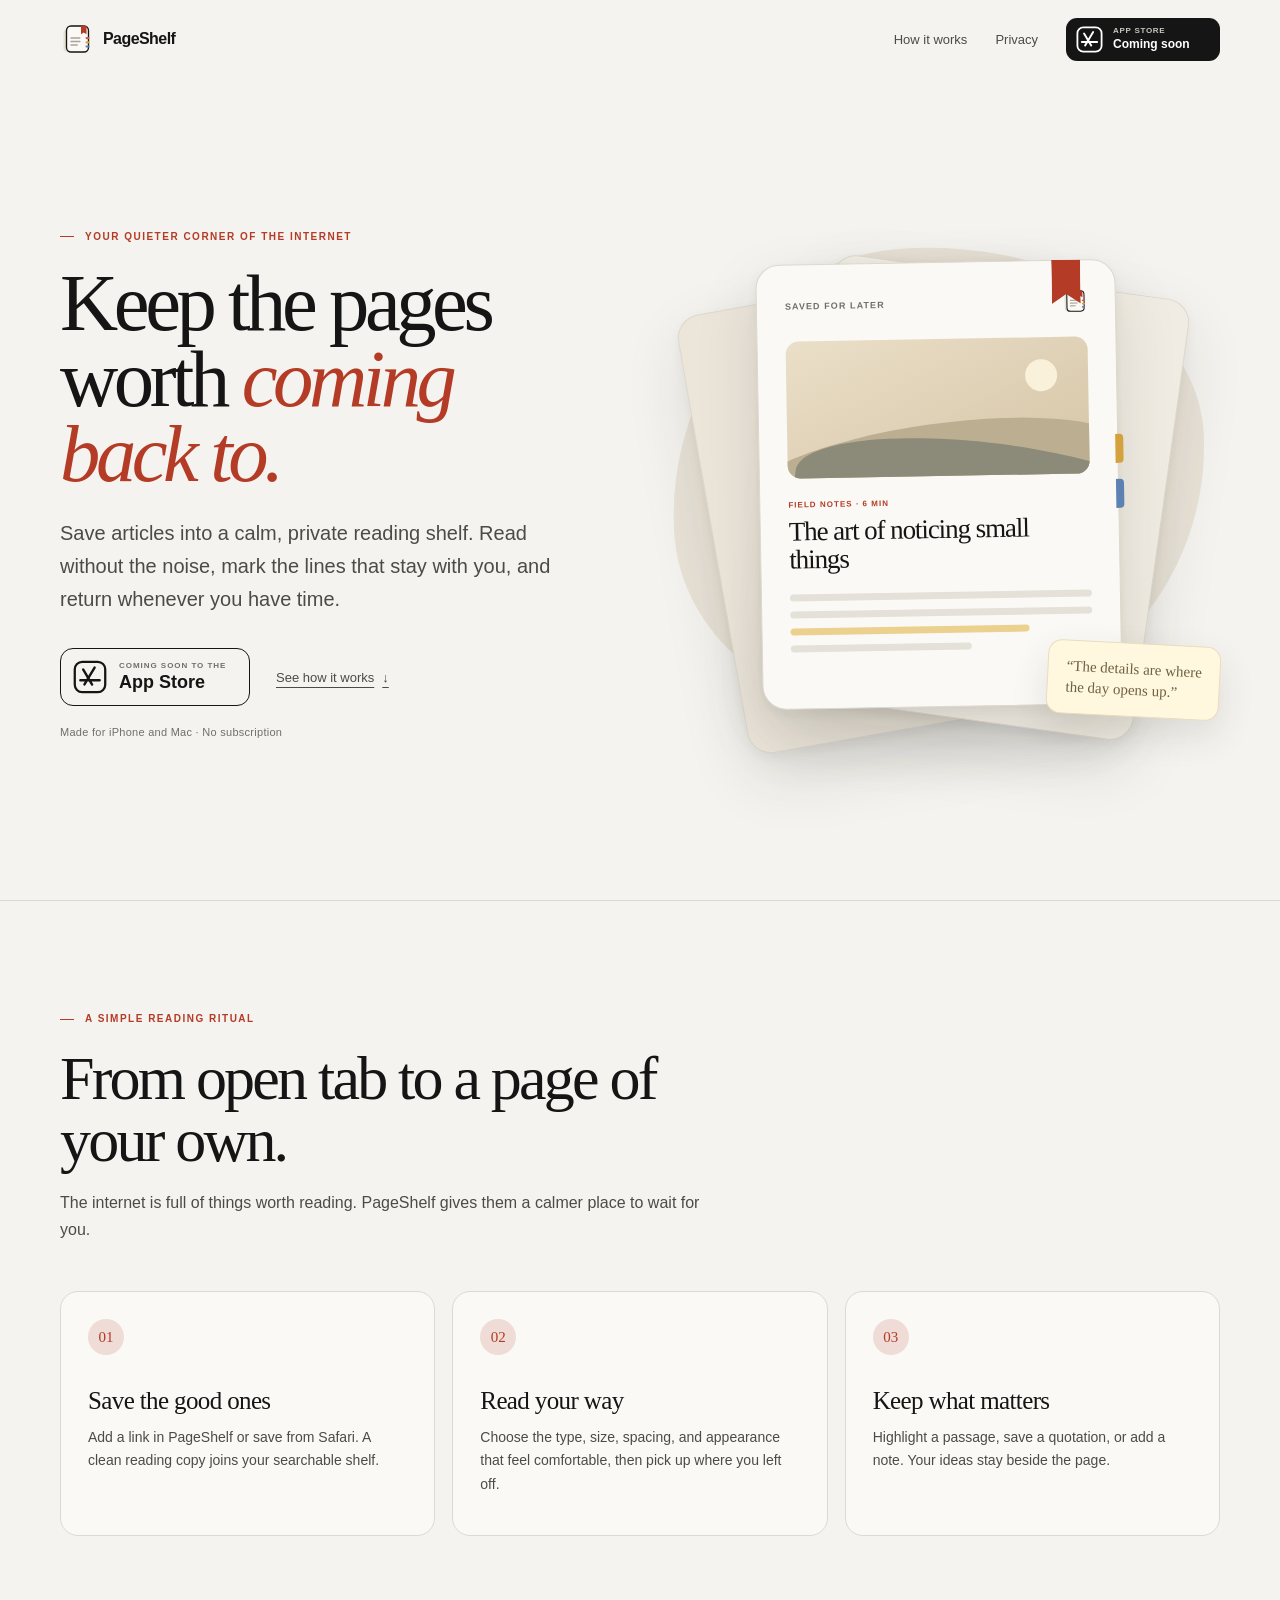
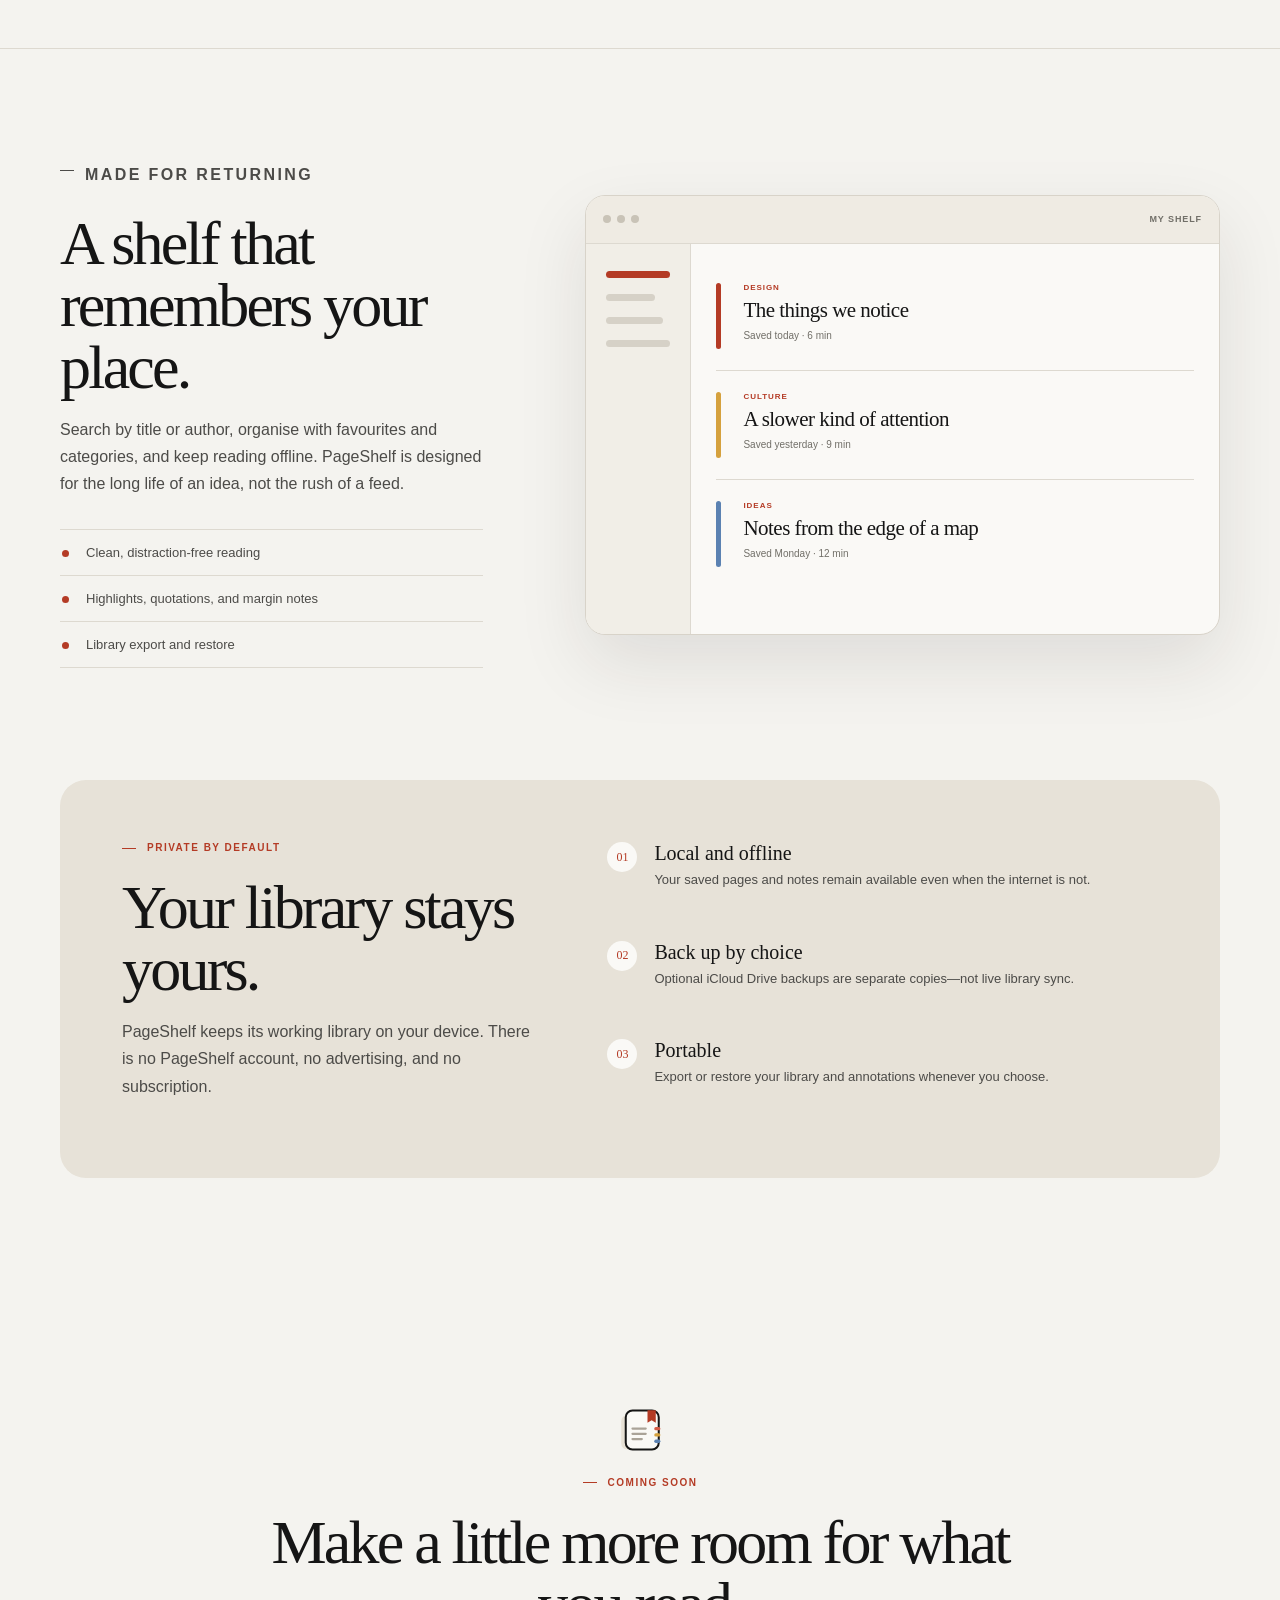
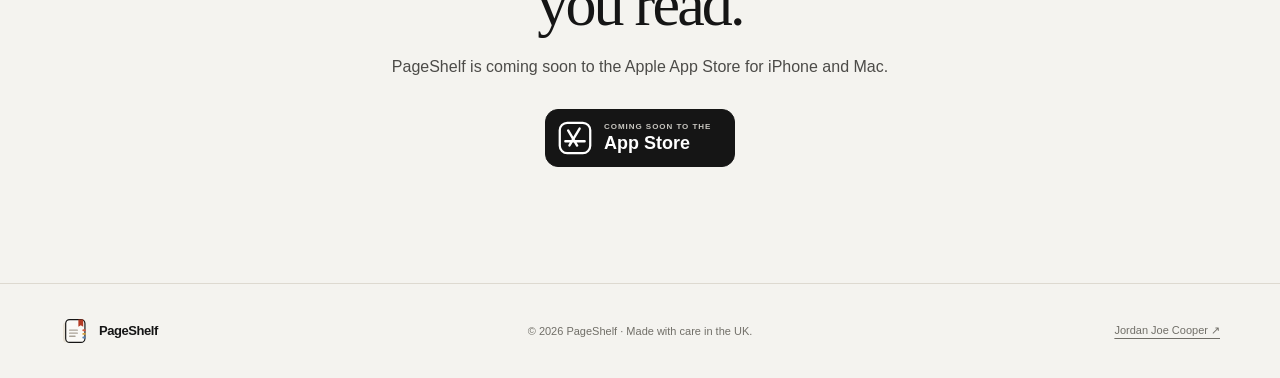
==== index.html @ 03de9385 "feat: build PageShelf landing page" ====
<!doctype html>
<html lang="en-GB">
<head>
  <meta charset="utf-8">
  <meta name="viewport" content="width=device-width, initial-scale=1">
  <meta name="theme-color" content="#f4f3ef">
  <meta name="description" content="PageShelf is a calm, private place to save articles, read offline, and keep the passages that matter.">
  <meta property="og:title" content="PageShelf — Save pages. Read on your time.">
  <meta property="og:description" content="A private reading shelf for the writing worth returning to.">
  <meta property="og:type" content="website">
  <meta property="og:url" content="https://pageshelf.app/">
  <link rel="icon" type="image/svg+xml" href="assets/pageshelf-mark.svg">
  <link rel="stylesheet" href="assets/styles.css">
  <script src="assets/app.js" defer></script>
  <title>PageShelf — Save pages. Read on your time.</title>
</head>
<body>
  <a class="skip-link" href="#main">Skip to content</a>

  <header class="site-header" data-header>
    <div class="shell nav-wrap">
      <a class="brand" href="#top" aria-label="PageShelf home">
        <img src="assets/pageshelf-mark.svg" alt="" width="32" height="32">
        <span>PageShelf</span>
      </a>

      <button class="menu-button" type="button" aria-expanded="false" aria-controls="site-nav" data-menu-button>
        <span class="sr-only">Open navigation</span>
        <span aria-hidden="true"></span>
        <span aria-hidden="true"></span>
      </button>

      <nav class="site-nav" id="site-nav" aria-label="Main navigation" data-nav>
        <a href="#how-it-works">How it works</a>
        <a href="#privacy">Privacy</a>
        <span class="store-status" aria-label="Coming soon to the Apple App Store">
          <svg class="app-store-icon" viewBox="0 0 24 24" aria-hidden="true">
            <rect x="1.25" y="1.25" width="21.5" height="21.5" rx="5.25"></rect>
            <path d="M8.1 17.25 15.25 5.3M7.15 6.7l6.35 10.6M5.2 14.25h13.6"></path>
          </svg>
          <span><small>App Store</small>Coming soon</span>
        </span>
      </nav>
    </div>
  </header>

  <main id="main">
    <section class="hero shell" id="top" aria-labelledby="hero-title">
      <div class="hero-copy reveal">
        <p class="eyebrow">Your quieter corner of the internet</p>
        <h1 id="hero-title">Keep the pages worth <em>coming back to.</em></h1>
        <p class="lede">Save articles into a calm, private reading shelf. Read without the noise, mark the lines that stay with you, and return whenever you have time.</p>
        <div class="hero-actions">
          <span class="store-badge" aria-label="PageShelf is coming soon to the Apple App Store">
            <svg class="app-store-icon" viewBox="0 0 24 24" aria-hidden="true">
              <rect x="1.25" y="1.25" width="21.5" height="21.5" rx="5.25"></rect>
              <path d="M8.1 17.25 15.25 5.3M7.15 6.7l6.35 10.6M5.2 14.25h13.6"></path>
            </svg>
            <span><small>Coming soon to the</small>App Store</span>
          </span>
          <a class="text-link" href="#how-it-works">See how it works <span aria-hidden="true">↓</span></a>
        </div>
        <p class="availability">Made for iPhone and Mac · No subscription</p>
      </div>

      <div class="hero-art reveal" aria-label="Illustration of an article saved in PageShelf">
        <div class="halo" aria-hidden="true"></div>
        <div class="page page-back-one" aria-hidden="true"></div>
        <div class="page page-back-two" aria-hidden="true"></div>
        <article class="reading-card">
          <header class="card-meta">
            <span>Saved for later</span>
            <img src="assets/pageshelf-mark.svg" alt="" width="25" height="25">
          </header>
          <div class="card-image" aria-hidden="true">
            <span class="sun"></span>
            <span class="hill hill-one"></span>
            <span class="hill hill-two"></span>
          </div>
          <p class="card-kicker">Field notes · 6 min</p>
          <h2>The art of noticing small things</h2>
          <div class="copy-lines" aria-hidden="true">
            <span></span><span></span><span class="highlight"></span><span class="short"></span>
          </div>
          <span class="bookmark" aria-hidden="true"></span>
          <span class="page-tabs" aria-hidden="true"></span>
        </article>
        <blockquote class="floating-note">“The details are where<br>the day opens up.”</blockquote>
      </div>
    </section>

    <section class="section ritual" id="how-it-works" aria-labelledby="ritual-title">
      <div class="shell">
        <div class="section-heading reveal">
          <p class="eyebrow">A simple reading ritual</p>
          <h2 id="ritual-title">From open tab to a page of your own.</h2>
          <p>The internet is full of things worth reading. PageShelf gives them a calmer place to wait for you.</p>
        </div>

        <ol class="steps">
          <li class="reveal">
            <span class="step-number">01</span>
            <h3>Save the good ones</h3>
            <p>Add a link in PageShelf or save from Safari. A clean reading copy joins your searchable shelf.</p>
          </li>
          <li class="reveal">
            <span class="step-number">02</span>
            <h3>Read your way</h3>
            <p>Choose the type, size, spacing, and appearance that feel comfortable, then pick up where you left off.</p>
          </li>
          <li class="reveal">
            <span class="step-number">03</span>
            <h3>Keep what matters</h3>
            <p>Highlight a passage, save a quotation, or add a note. Your ideas stay beside the page.</p>
          </li>
        </ol>
      </div>
    </section>

    <section class="section detail-section" aria-labelledby="detail-title">
      <div class="shell detail-grid">
        <div class="detail-copy reveal">
          <p class="eyebrow">Made for returning</p>
          <h2 id="detail-title">A shelf that remembers your place.</h2>
          <p>Search by title or author, organise with favourites and categories, and keep reading offline. PageShelf is designed for the long life of an idea, not the rush of a feed.</p>
          <ul class="quiet-list">
            <li>Clean, distraction-free reading</li>
            <li>Highlights, quotations, and margin notes</li>
            <li>Library export and restore</li>
          </ul>
        </div>

        <div class="library-window reveal" aria-label="Illustration of a PageShelf library">
          <div class="window-bar"><span></span><span></span><span></span><strong>My shelf</strong></div>
          <div class="library-content">
            <aside aria-hidden="true">
              <span class="active"></span><span></span><span></span><span></span>
            </aside>
            <div class="article-list">
              <article><span class="article-mark rust"></span><div><small>Design</small><b>The things we notice</b><p>Saved today · 6 min</p></div></article>
              <article><span class="article-mark gold"></span><div><small>Culture</small><b>A slower kind of attention</b><p>Saved yesterday · 9 min</p></div></article>
              <article><span class="article-mark blue"></span><div><small>Ideas</small><b>Notes from the edge of a map</b><p>Saved Monday · 12 min</p></div></article>
            </div>
          </div>
        </div>
      </div>
    </section>

    <section class="section privacy-section" id="privacy" aria-labelledby="privacy-title">
      <div class="shell privacy-panel reveal">
        <div>
          <p class="eyebrow">Private by default</p>
          <h2 id="privacy-title">Your library stays yours.</h2>
          <p>PageShelf keeps its working library on your device. There is no PageShelf account, no advertising, and no subscription.</p>
        </div>
        <div class="privacy-points">
          <article>
            <span aria-hidden="true">01</span>
            <div><h3>Local and offline</h3><p>Your saved pages and notes remain available even when the internet is not.</p></div>
          </article>
          <article>
            <span aria-hidden="true">02</span>
            <div><h3>Back up by choice</h3><p>Optional iCloud Drive backups are separate copies—not live library sync.</p></div>
          </article>
          <article>
            <span aria-hidden="true">03</span>
            <div><h3>Portable</h3><p>Export or restore your library and annotations whenever you choose.</p></div>
          </article>
        </div>
      </div>
    </section>

    <section class="closing shell reveal" aria-labelledby="closing-title">
      <img src="assets/pageshelf-mark.svg" alt="" width="48" height="48">
      <p class="eyebrow">Coming soon</p>
      <h2 id="closing-title">Make a little more room for what you read.</h2>
      <p>PageShelf is coming soon to the Apple App Store for iPhone and Mac.</p>
      <span class="store-badge store-badge-dark" aria-label="PageShelf is coming soon to the Apple App Store">
        <svg class="app-store-icon" viewBox="0 0 24 24" aria-hidden="true">
          <rect x="1.25" y="1.25" width="21.5" height="21.5" rx="5.25"></rect>
          <path d="M8.1 17.25 15.25 5.3M7.15 6.7l6.35 10.6M5.2 14.25h13.6"></path>
        </svg>
        <span><small>Coming soon to the</small>App Store</span>
      </span>
    </section>
  </main>

  <footer class="site-footer">
    <div class="shell footer-wrap">
      <a class="brand footer-brand" href="#top">
        <img src="assets/pageshelf-mark.svg" alt="" width="28" height="28">
        <span>PageShelf</span>
      </a>
      <p>© <span data-year>2026</span> PageShelf · Made with care in the UK.</p>
      <a href="https://jordanjoecooper.com">Jordan Joe Cooper <span aria-hidden="true">↗</span></a>
    </div>
  </footer>
</body>
</html>
---- assets/styles.css ----
:root {
  --paper: #f4f3ef;
  --surface: #faf9f6;
  --ink: #151515;
  --soft-ink: #4c4b48;
  --muted: #716f68;
  --line: #ddd9d0;
  --accent: #b43b25;
  --accent-soft: #f0dcd6;
  --gold: #d5a13d;
  --blue: #5b82b2;
  --serif: Iowan Old Style, Baskerville, "Times New Roman", serif;
  --sans: -apple-system, BlinkMacSystemFont, "SF Pro Text", "Helvetica Neue", Arial, sans-serif;
  color-scheme: light;
}

* { box-sizing: border-box; }
html { scroll-behavior: smooth; }
body { margin: 0; overflow-x: clip; color: var(--ink); background: var(--paper); font-family: var(--sans); -webkit-font-smoothing: antialiased; }
img, svg { display: block; }
a { color: inherit; }
button, input { font: inherit; }
.shell { width: min(1160px, calc(100% - 48px)); margin-inline: auto; }
.sr-only { position: absolute; width: 1px; height: 1px; padding: 0; margin: -1px; overflow: hidden; clip: rect(0, 0, 0, 0); white-space: nowrap; border: 0; }
.skip-link { position: fixed; z-index: 100; top: 10px; left: 10px; padding: 10px 14px; color: white; background: var(--ink); transform: translateY(-150%); }
.skip-link:focus { transform: translateY(0); }
:focus-visible { outline: 2px solid var(--accent); outline-offset: 4px; }

.site-header { position: sticky; z-index: 30; top: 0; border-bottom: 1px solid transparent; background: rgb(244 243 239 / 88%); backdrop-filter: blur(16px); transition: border-color .2s ease, box-shadow .2s ease; }
.site-header.scrolled { border-color: var(--line); box-shadow: 0 8px 30px rgb(32 30 26 / 5%); }
.nav-wrap { min-height: 78px; display: flex; align-items: center; justify-content: space-between; gap: 28px; }
.brand { display: inline-flex; align-items: center; gap: 11px; font-size: 16px; font-weight: 670; letter-spacing: -.035em; text-decoration: none; }
.site-nav { display: flex; align-items: center; gap: 28px; }
.site-nav > a { color: var(--soft-ink); font-size: 13px; text-decoration: none; }
.site-nav > a:hover { color: var(--accent); }
.store-status { min-width: 154px; display: inline-flex; align-items: center; gap: 10px; padding: 8px 13px 8px 10px; border-radius: 11px; color: white; background: var(--ink); }
.store-status .app-store-icon { width: 27px; height: 27px; }
.store-status span { font-size: 12px; font-weight: 650; line-height: 1.12; }
.store-status small { display: block; margin-bottom: 2px; color: #c9c7c0; font-size: 8px; font-weight: 600; letter-spacing: .09em; text-transform: uppercase; }
.menu-button { display: none; width: 42px; height: 42px; padding: 0; border: 1px solid var(--line); border-radius: 50%; background: var(--surface); }
.menu-button span:not(.sr-only) { width: 16px; height: 1px; display: block; margin: 5px auto; background: var(--ink); transition: transform .2s ease; }

.hero { min-height: calc(100vh - 79px); display: grid; grid-template-columns: minmax(0, .95fr) minmax(430px, 1.05fr); gap: clamp(36px, 7vw, 100px); align-items: center; padding-block: 82px 92px; }
.eyebrow { position: relative; margin: 0 0 23px; padding-left: 25px; color: var(--accent); font-size: 10px; font-weight: 720; letter-spacing: .15em; text-transform: uppercase; }
.eyebrow::before { content: ""; position: absolute; left: 0; top: .55em; width: 14px; height: 1px; background: currentColor; }
h1, h2, h3, p { margin-top: 0; }
h1 { max-width: 700px; margin-bottom: 25px; font: 500 clamp(54px, 6.3vw, 88px)/.94 var(--serif); letter-spacing: -.055em; }
h1 em { color: var(--accent); font-weight: inherit; }
.lede { max-width: 570px; margin-bottom: 32px; color: var(--soft-ink); font-size: clamp(17px, 1.7vw, 20px); line-height: 1.65; }
.hero-actions { display: flex; align-items: center; gap: 26px; flex-wrap: wrap; }
.store-badge { display: inline-flex; align-items: center; gap: 12px; min-width: 190px; padding: 11px 17px 11px 12px; border: 1px solid var(--ink); border-radius: 13px; }
.store-badge .app-store-icon { width: 34px; height: 34px; }
.store-badge > span { font-size: 18px; font-weight: 650; line-height: 1.05; }
.store-badge small { display: block; margin-bottom: 3px; color: var(--muted); font-size: 8px; font-weight: 650; letter-spacing: .12em; text-transform: uppercase; }
.app-store-icon rect { fill: none; stroke: currentColor; stroke-width: 1.6; }
.app-store-icon path { fill: none; stroke: currentColor; stroke-width: 1.7; stroke-linecap: round; stroke-linejoin: round; }
.text-link { display: inline-flex; gap: 8px; color: var(--soft-ink); font-size: 13px; text-underline-offset: 5px; }
.text-link:hover { color: var(--accent); }
.availability { margin: 20px 0 0; color: var(--muted); font-size: 11px; letter-spacing: .025em; }

.hero-art { min-height: 540px; position: relative; display: grid; place-items: center; isolation: isolate; }
.halo { position: absolute; z-index: -3; width: 95%; height: 88%; border-radius: 46% 54% 53% 47% / 57% 42% 58% 43%; background: #e8e2d7; transform: rotate(-3deg); }
.page, .reading-card { position: absolute; width: min(360px, 76%); height: 445px; border: 1px solid #ded8cc; border-radius: 24px; background: var(--surface); box-shadow: 0 26px 65px rgb(43 39 31 / 12%), 0 4px 12px rgb(43 39 31 / 5%); }
.page-back-one { background: #ebe5da; transform: translate(-49px, 22px) rotate(-10deg); }
.page-back-two { background: #f0ece3; transform: translate(44px, 13px) rotate(8deg); }
.reading-card { padding: 28px; transform: rotate(-1deg); }
.card-meta { display: flex; align-items: center; justify-content: space-between; color: var(--muted); font-size: 9px; font-weight: 650; letter-spacing: .12em; text-transform: uppercase; }
.card-image { height: 137px; position: relative; margin: 23px 0 22px; overflow: hidden; border-radius: 13px; background: linear-gradient(155deg, #eadfc8, #d6c5a7); }
.sun { position: absolute; top: 22px; right: 31px; width: 32px; height: 32px; border-radius: 50%; background: #faf1db; }
.hill { position: absolute; width: 130%; height: 75%; left: -16%; bottom: -37%; border-radius: 50% 50% 0 0; background: #bbae91; transform: rotate(-7deg); }
.hill-two { left: 2%; bottom: -52%; background: #8c8a78; transform: rotate(8deg); }
.card-kicker { margin-bottom: 8px; color: var(--accent); font-size: 8px; font-weight: 720; letter-spacing: .13em; text-transform: uppercase; }
.reading-card h2 { max-width: 265px; margin-bottom: 11px; font: 500 27px/1.04 var(--serif); letter-spacing: -.04em; }
.copy-lines { display: grid; gap: 10px; margin-top: 21px; }
.copy-lines span { width: 100%; height: 7px; border-radius: 7px; background: #e5e1d9; }
.copy-lines .highlight { width: 79%; background: #ecd18e; }
.copy-lines .short { width: 60%; }
.bookmark { position: absolute; top: -1px; right: 34px; width: 29px; height: 44px; background: var(--accent); clip-path: polygon(0 0, 100% 0, 100% 100%, 50% 78%, 0 100%); }
.page-tabs { position: absolute; right: -6px; top: 174px; width: 8px; height: 29px; border-radius: 0 4px 4px 0; background: var(--gold); box-shadow: 0 45px 0 var(--blue); }
.floating-note { position: absolute; z-index: 4; right: 0; bottom: 38px; margin: 0; padding: 15px 18px; border: 1px solid #eadcbf; border-radius: 14px; color: #6f6041; background: #fff8df; box-shadow: 0 15px 36px rgb(56 47 30 / 12%); font: 15px/1.4 var(--serif); transform: rotate(3deg); }

.section { padding-block: 112px; border-top: 1px solid var(--line); }
.section-heading { max-width: 650px; margin-bottom: 48px; }
.section h2, .closing h2 { margin-bottom: 18px; font: 500 clamp(40px, 5vw, 62px)/1 var(--serif); letter-spacing: -.045em; }
.section-heading > p:last-child, .detail-copy > p { color: var(--soft-ink); font-size: 16px; line-height: 1.7; }
.steps { list-style: none; display: grid; grid-template-columns: repeat(3, 1fr); gap: 17px; margin: 0; padding: 0; }
.steps li { min-height: 245px; padding: 27px; border: 1px solid var(--line); border-radius: 18px; background: var(--surface); }
.step-number { width: 36px; height: 36px; display: grid; place-items: center; margin-bottom: 32px; border-radius: 50%; color: var(--accent); background: var(--accent-soft); font: 15px var(--serif); }
.steps h3 { margin-bottom: 11px; font: 500 25px var(--serif); letter-spacing: -.025em; }
.steps p { margin: 0; color: var(--soft-ink); font-size: 14px; line-height: 1.65; }

.detail-grid { display: grid; grid-template-columns: .8fr 1.2fr; gap: clamp(48px, 8vw, 110px); align-items: center; }
.detail-copy { max-width: 470px; }
.quiet-list { list-style: none; margin: 32px 0 0; padding: 0; }
.quiet-list li { position: relative; padding: 15px 0 15px 26px; border-top: 1px solid var(--line); color: var(--soft-ink); font-size: 13px; }
.quiet-list li:last-child { border-bottom: 1px solid var(--line); }
.quiet-list li::before { content: ""; position: absolute; left: 2px; top: 20px; width: 7px; height: 7px; border-radius: 50%; background: var(--accent); }
.library-window { overflow: hidden; border: 1px solid #d8d3c9; border-radius: 20px; background: var(--surface); box-shadow: 0 28px 70px rgb(35 32 27 / 10%); }
.window-bar { height: 48px; display: flex; align-items: center; gap: 6px; padding: 0 17px; border-bottom: 1px solid var(--line); background: #efebe3; }
.window-bar > span { width: 8px; height: 8px; border-radius: 50%; background: #c9c3b7; }
.window-bar strong { margin-left: auto; color: var(--muted); font-size: 9px; font-weight: 650; letter-spacing: .1em; text-transform: uppercase; }
.library-content { min-height: 390px; display: grid; grid-template-columns: 105px 1fr; }
.library-content aside { display: grid; align-content: start; gap: 16px; padding: 27px 20px; border-right: 1px solid var(--line); background: #f1eee7; }
.library-content aside span { width: 100%; height: 7px; border-radius: 6px; background: #d6d1c7; }
.library-content aside span:nth-child(2) { width: 76%; }
.library-content aside span:nth-child(3) { width: 88%; }
.library-content aside .active { background: var(--accent); }
.article-list { padding: 18px 25px; }
.article-list article { display: grid; grid-template-columns: 11px 1fr; gap: 16px; padding: 21px 0; border-bottom: 1px solid var(--line); }
.article-list article:last-child { border-bottom: 0; }
.article-mark { width: 5px; height: 100%; min-height: 66px; border-radius: 5px; background: var(--accent); }
.article-mark.gold { background: var(--gold); }
.article-mark.blue { background: var(--blue); }
.article-list small { display: block; margin-bottom: 6px; color: var(--accent); font-size: 8px; font-weight: 700; letter-spacing: .12em; text-transform: uppercase; }
.article-list b { display: block; font: 500 21px var(--serif); letter-spacing: -.025em; }
.article-list p { margin: 7px 0 0; color: var(--muted); font-size: 10px; }

.privacy-section { border-top: 0; padding-top: 0; }
.privacy-panel { display: grid; grid-template-columns: .86fr 1.14fr; gap: 70px; padding: 62px; border-radius: 26px; background: #e7e2d8; }
.privacy-panel h2 { max-width: 430px; }
.privacy-panel > div:first-child > p:last-child { max-width: 450px; color: var(--soft-ink); line-height: 1.7; }
.privacy-points { display: grid; gap: 22px; }
.privacy-points article { display: grid; grid-template-columns: 32px 1fr; gap: 15px; }
.privacy-points article > span { width: 30px; height: 30px; display: grid; place-items: center; border-radius: 50%; color: var(--accent); background: var(--surface); font: 12px var(--serif); }
.privacy-points h3 { margin-bottom: 5px; font: 500 20px var(--serif); }
.privacy-points p { margin: 0; color: var(--soft-ink); font-size: 13px; line-height: 1.55; }

.closing { padding-block: 116px; text-align: center; }
.closing > img { margin: 0 auto 23px; }
.closing .eyebrow { width: max-content; margin-inline: auto; }
.closing h2 { max-width: 760px; margin-inline: auto; }
.closing > p:not(.eyebrow) { max-width: 520px; margin: 0 auto 29px; color: var(--soft-ink); line-height: 1.7; }
.closing .store-badge { text-align: left; }
.store-badge-dark { color: white; background: var(--ink); }
.store-badge-dark small { color: #c8c6c0; }
.site-footer { border-top: 1px solid var(--line); }
.footer-wrap { min-height: 94px; display: grid; grid-template-columns: 1fr auto 1fr; gap: 20px; align-items: center; color: var(--muted); font-size: 11px; }
.footer-wrap p { margin: 0; }
.footer-wrap > a:last-child { justify-self: end; text-underline-offset: 4px; }
.footer-brand { color: var(--ink); font-size: 13px; }

.reveal { opacity: 1; transform: none; }

@media (max-width: 900px) {
  .hero { grid-template-columns: 1fr; padding-top: 76px; }
  .hero-copy { max-width: 720px; }
  .hero-art { min-height: 540px; }
  .detail-grid { grid-template-columns: 1fr; }
  .detail-copy { max-width: 680px; }
  .privacy-panel { grid-template-columns: 1fr; gap: 35px; }
}

@media (max-width: 700px) {
  .shell { width: min(100% - 32px, 560px); }
  .nav-wrap { min-height: 70px; }
  .menu-button { display: block; }
  .menu-button[aria-expanded="true"] span:nth-of-type(1) { transform: translateY(3px) rotate(45deg); }
  .menu-button[aria-expanded="true"] span:nth-of-type(2) { transform: translateY(-3px) rotate(-45deg); }
  .site-nav { position: absolute; top: calc(100% + 1px); left: 0; right: 0; display: none; align-items: stretch; gap: 0; padding: 12px 16px 18px; border-bottom: 1px solid var(--line); background: var(--paper); box-shadow: 0 18px 35px rgb(32 30 26 / 8%); }
  .site-nav.open { display: grid; }
  .site-nav > a { padding: 14px 4px; border-bottom: 1px solid var(--line); }
  .store-status { margin-top: 14px; }
  .hero { min-height: auto; grid-template-columns: 1fr; gap: 32px; padding-block: 64px 58px; }
  h1 { font-size: clamp(49px, 14vw, 69px); }
  .hero-art { min-height: 440px; margin-inline: -7px; }
  .page, .reading-card { width: min(320px, 76%); height: 395px; }
  .page-back-two { transform: translate(24px, 13px) rotate(8deg); }
  .reading-card { padding: 23px; }
  .card-image { height: 111px; margin-block: 20px 18px; }
  .reading-card h2 { font-size: 24px; }
  .copy-lines { gap: 8px; margin-top: 16px; }
  .floating-note { right: -2px; bottom: 25px; font-size: 13px; }
  .section { padding-block: 78px; }
  .steps { grid-template-columns: 1fr; }
  .steps li { min-height: auto; }
  .step-number { margin-bottom: 21px; }
  .library-content { min-height: 350px; grid-template-columns: 70px 1fr; }
  .library-content aside { padding-inline: 14px; }
  .article-list { padding-inline: 17px; }
  .article-list b { font-size: 18px; }
  .privacy-section { padding-top: 0; }
  .privacy-panel { padding: 37px 25px; border-radius: 20px; }
  .closing { padding-block: 82px; }
  .footer-wrap { grid-template-columns: 1fr; justify-items: start; padding-block: 28px; }
  .footer-wrap > a:last-child { justify-self: start; }
}

@media (prefers-reduced-motion: reduce) {
  html { scroll-behavior: auto; }
  *, *::before, *::after { animation-duration: .01ms !important; transition-duration: .01ms !important; }
  .reveal { opacity: 1; transform: none; }
}
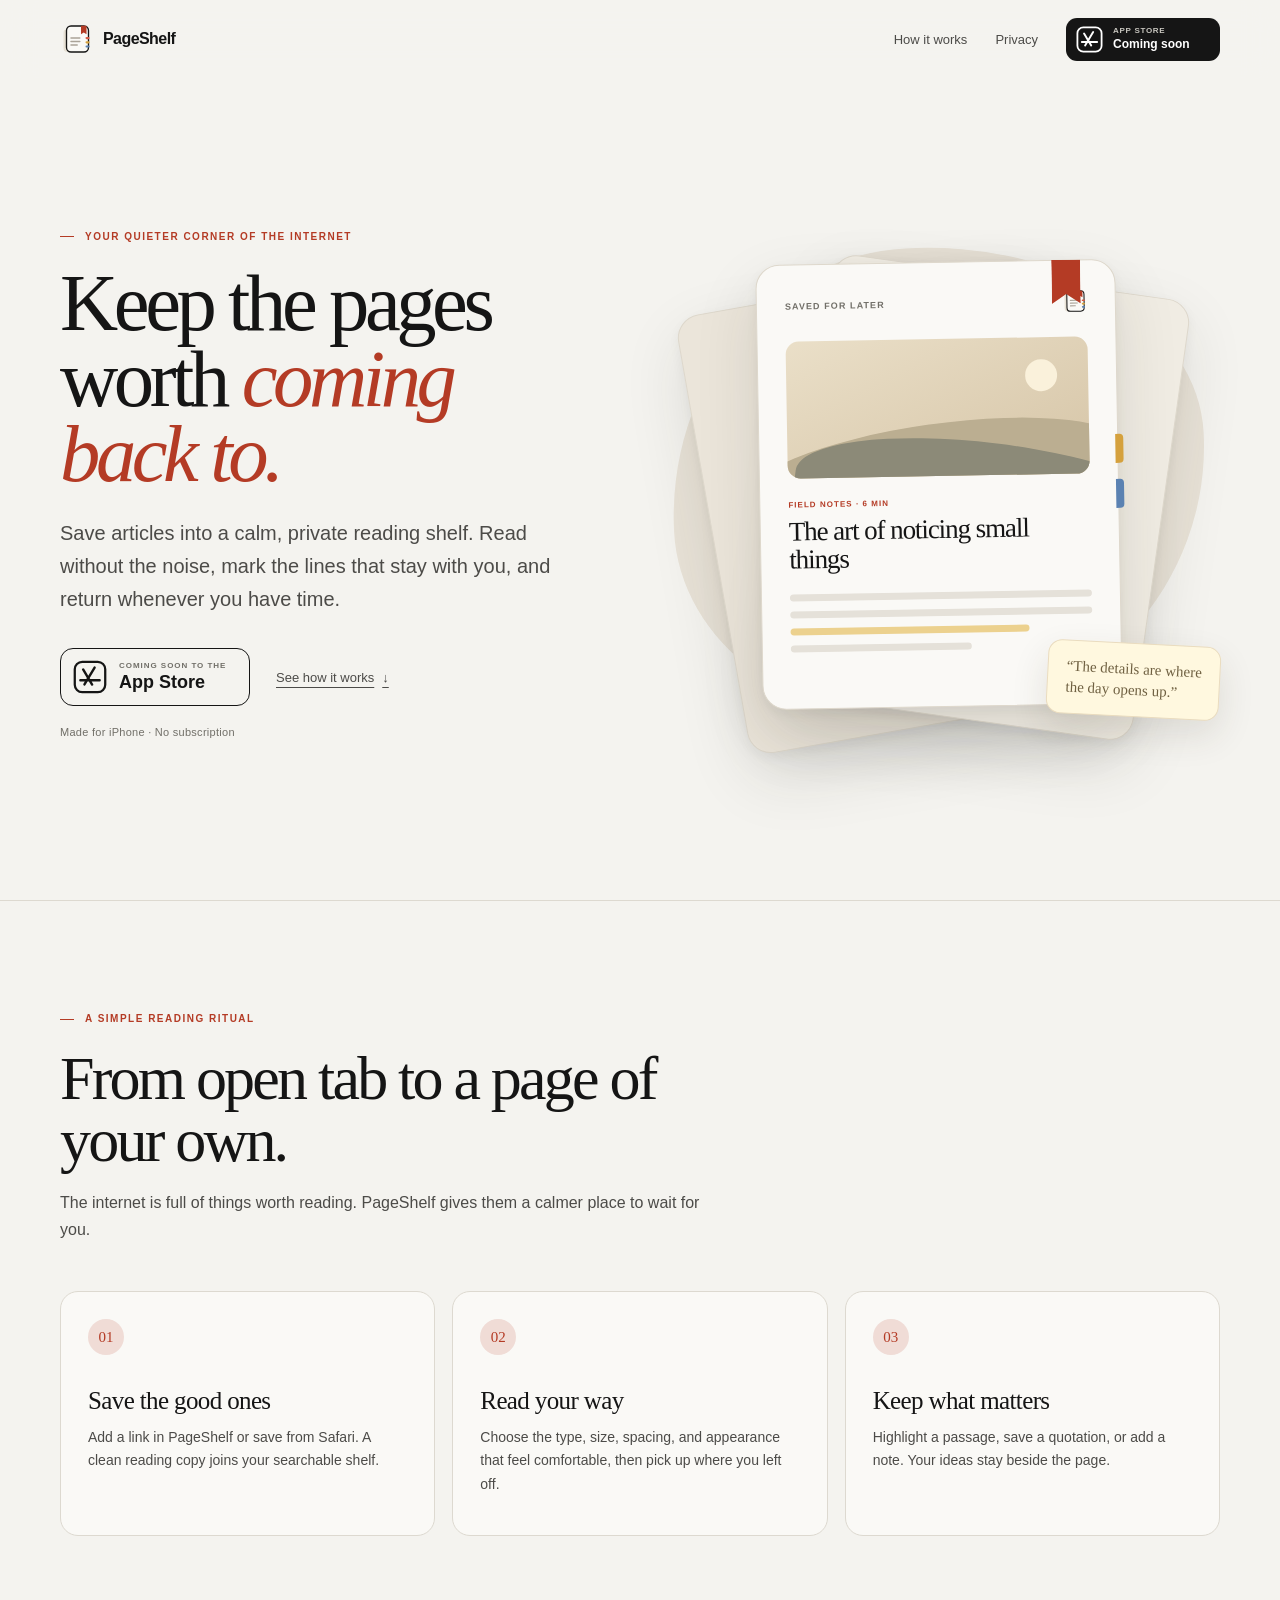
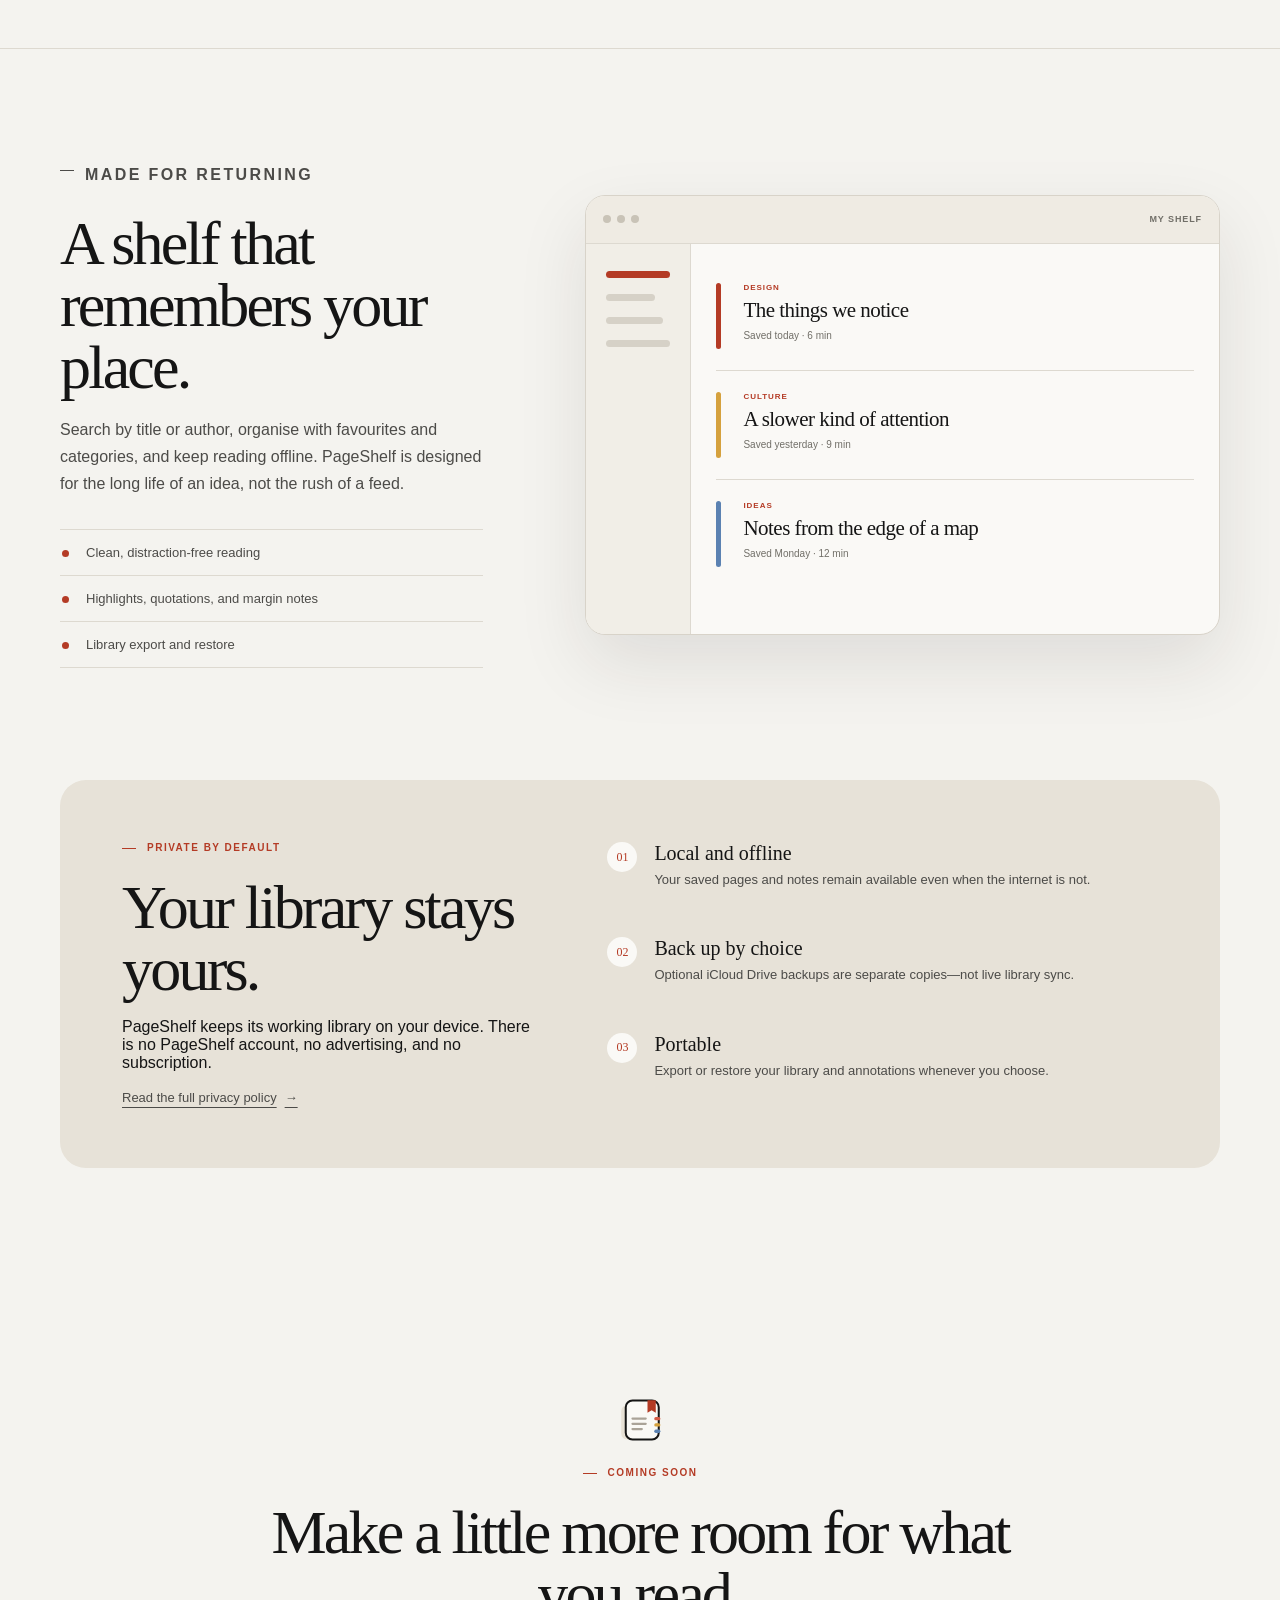
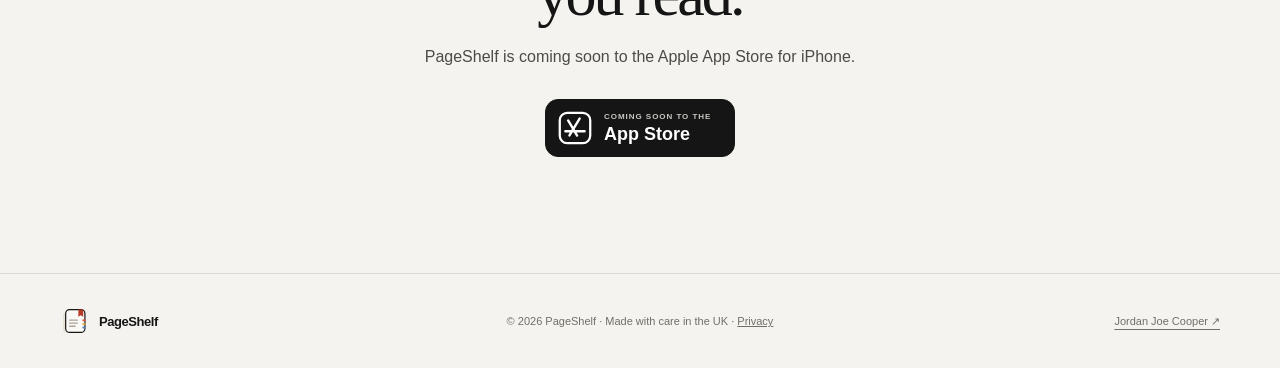
==== commit 7067d783: "feat: add PageShelf privacy page and domain" ====
--- a/index.html
+++ b/index.html
@@ -60,7 +60,7 @@
           </span>
           <a class="text-link" href="#how-it-works">See how it works <span aria-hidden="true">↓</span></a>
         </div>
-        <p class="availability">Made for iPhone and Mac · No subscription</p>
+        <p class="availability">Made for iPhone · No subscription</p>
       </div>
 
       <div class="hero-art reveal" aria-label="Illustration of an article saved in PageShelf">
@@ -152,6 +152,7 @@
           <p class="eyebrow">Private by default</p>
           <h2 id="privacy-title">Your library stays yours.</h2>
           <p>PageShelf keeps its working library on your device. There is no PageShelf account, no advertising, and no subscription.</p>
+          <a class="text-link" href="privacy.html">Read the full privacy policy <span aria-hidden="true">→</span></a>
         </div>
         <div class="privacy-points">
           <article>
@@ -174,7 +175,7 @@
       <img src="assets/pageshelf-mark.svg" alt="" width="48" height="48">
       <p class="eyebrow">Coming soon</p>
       <h2 id="closing-title">Make a little more room for what you read.</h2>
-      <p>PageShelf is coming soon to the Apple App Store for iPhone and Mac.</p>
+      <p>PageShelf is coming soon to the Apple App Store for iPhone.</p>
       <span class="store-badge store-badge-dark" aria-label="PageShelf is coming soon to the Apple App Store">
         <svg class="app-store-icon" viewBox="0 0 24 24" aria-hidden="true">
           <rect x="1.25" y="1.25" width="21.5" height="21.5" rx="5.25"></rect>
@@ -191,7 +192,7 @@
         <img src="assets/pageshelf-mark.svg" alt="" width="28" height="28">
         <span>PageShelf</span>
       </a>
-      <p>© <span data-year>2026</span> PageShelf · Made with care in the UK.</p>
+      <p>© <span data-year>2026</span> PageShelf · Made with care in the UK · <a href="privacy.html">Privacy</a></p>
       <a href="https://jordanjoecooper.com">Jordan Joe Cooper <span aria-hidden="true">↗</span></a>
     </div>
   </footer>
--- a/assets/styles.css
+++ b/assets/styles.css
@@ -138,6 +138,19 @@
 .footer-wrap p { margin: 0; }
 .footer-wrap > a:last-child { justify-self: end; text-underline-offset: 4px; }
 .footer-brand { color: var(--ink); font-size: 13px; }
+
+.policy-main { max-width: 820px; padding-block: 76px 100px; }
+.policy-main > .text-link { margin-bottom: 32px; text-decoration: none; }
+.policy-main > .eyebrow { margin-bottom: 18px; }
+.policy-main h1 { margin-bottom: 20px; }
+.policy-main .policy-lede { max-width: 700px; color: var(--soft-ink); font-size: 18px; line-height: 1.7; }
+.policy-main .policy-date { margin: 28px 0 44px; color: var(--muted); font-size: 12px; }
+.policy-main section { padding: 25px 0; border-top: 1px solid var(--line); }
+.policy-main section h2 { margin-bottom: 10px; font: 500 25px/1.15 var(--serif); letter-spacing: -.025em; }
+.policy-main section p, .policy-main section li { max-width: 760px; color: var(--soft-ink); font-size: 14px; line-height: 1.8; }
+.policy-main section p:last-child { margin-bottom: 0; }
+.policy-main section ul { padding-left: 21px; }
+.policy-main section a { color: var(--accent); text-underline-offset: 3px; }
 
 .reveal { opacity: 1; transform: none; }
 
@@ -183,6 +196,7 @@
   .closing { padding-block: 82px; }
   .footer-wrap { grid-template-columns: 1fr; justify-items: start; padding-block: 28px; }
   .footer-wrap > a:last-child { justify-self: start; }
+  .policy-main { padding-block: 52px 76px; }
 }
 
 @media (prefers-reduced-motion: reduce) {
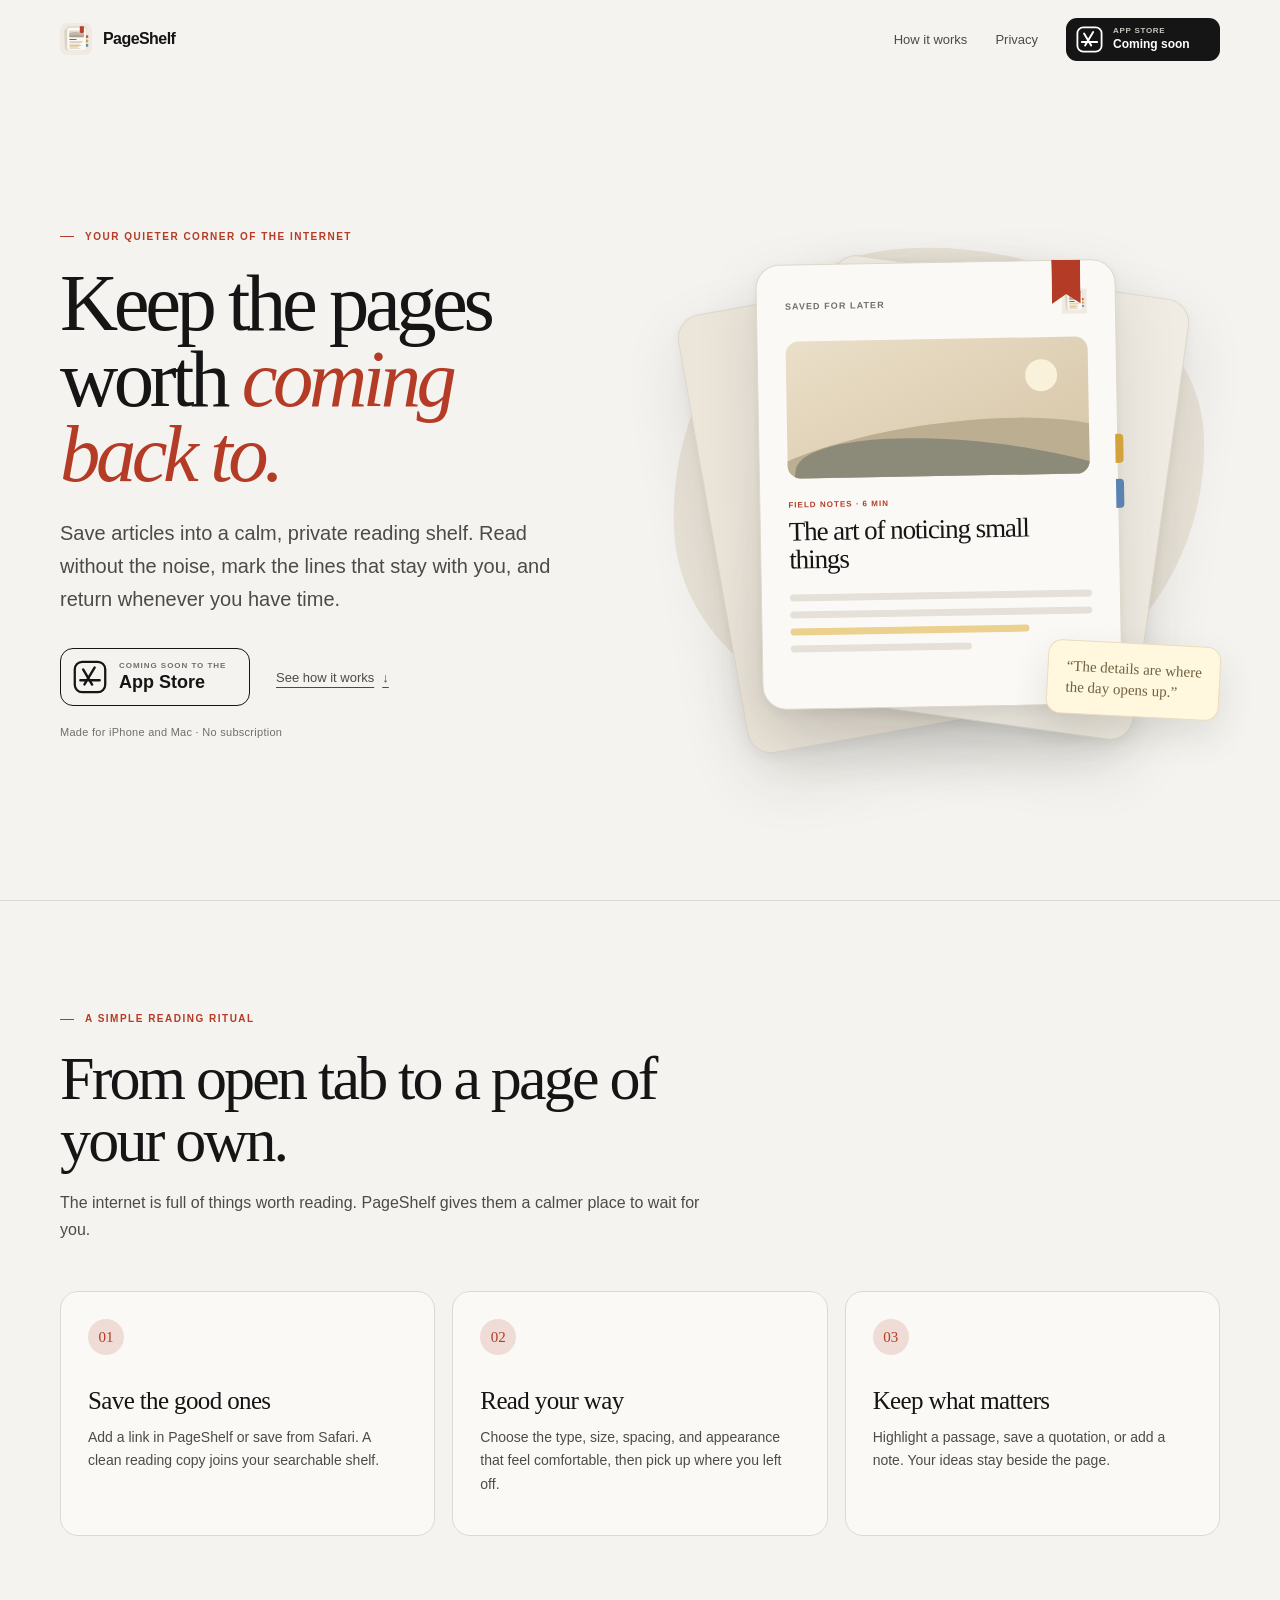
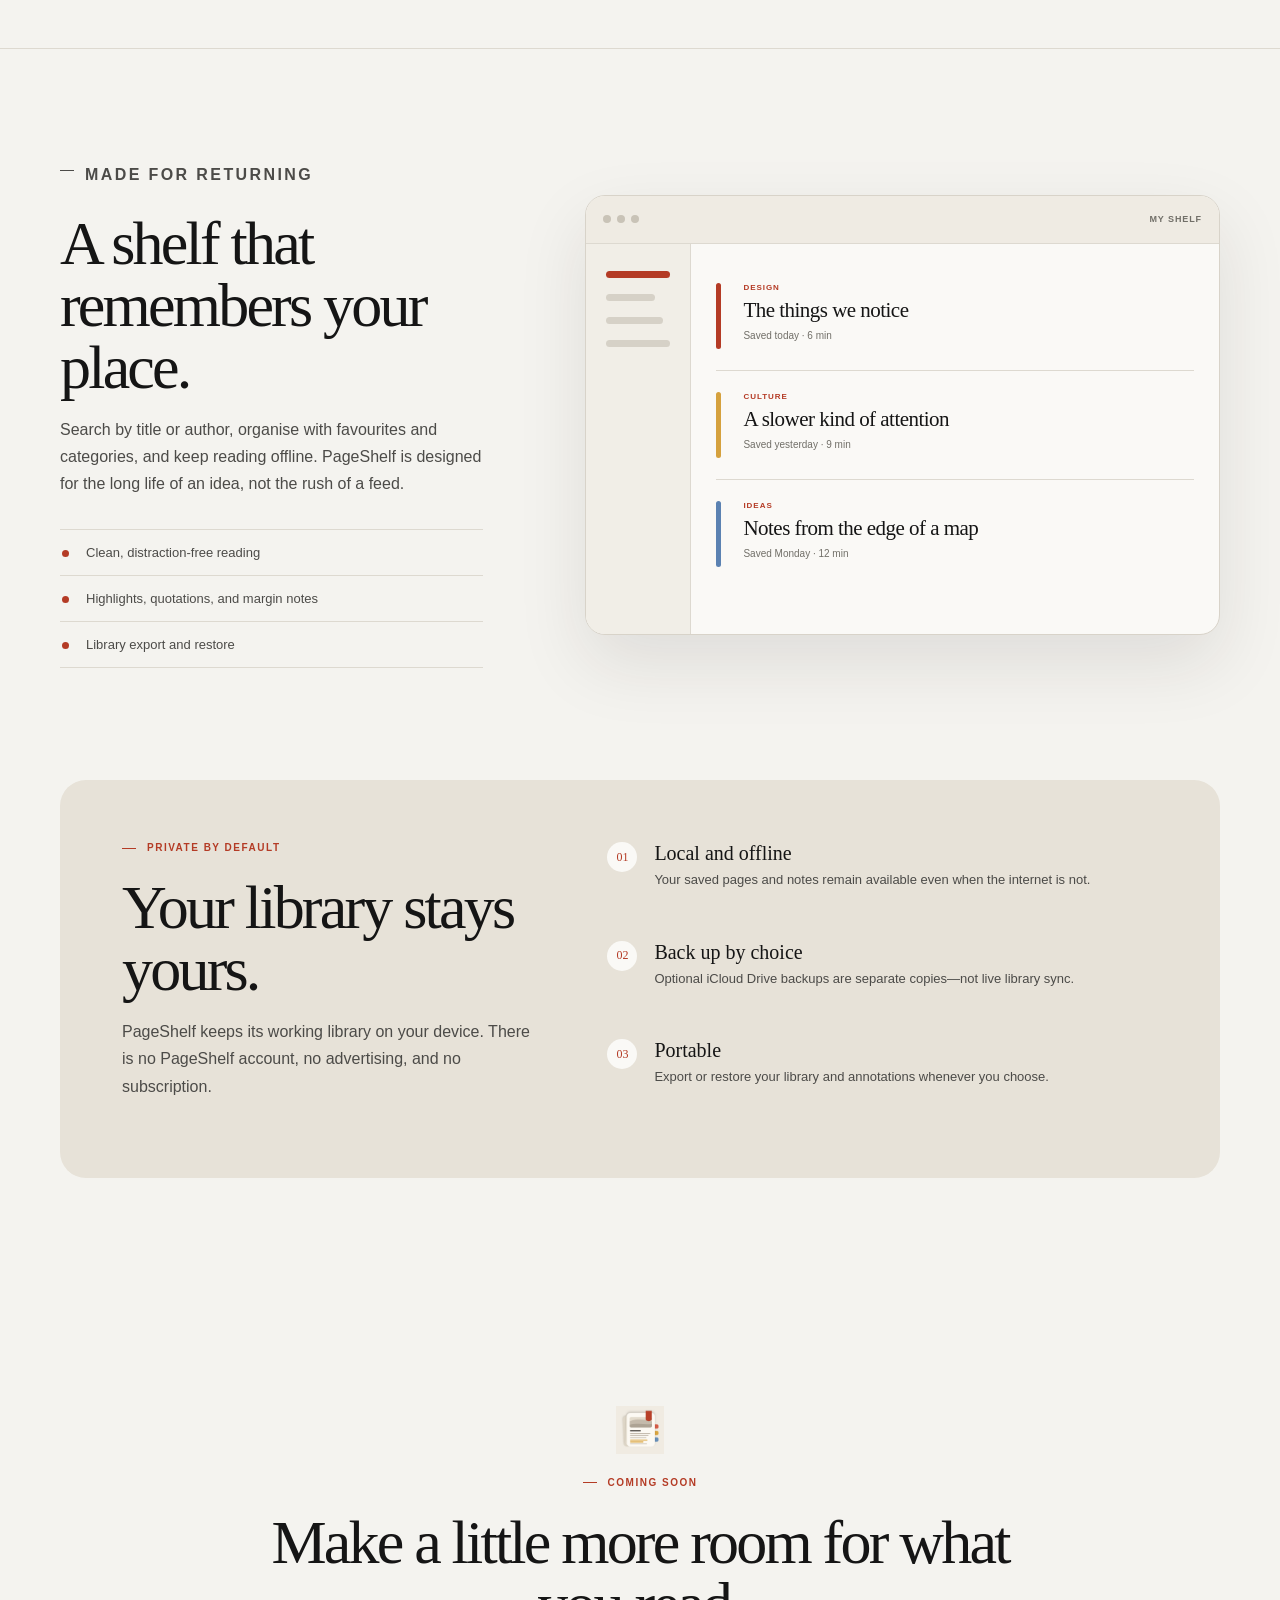
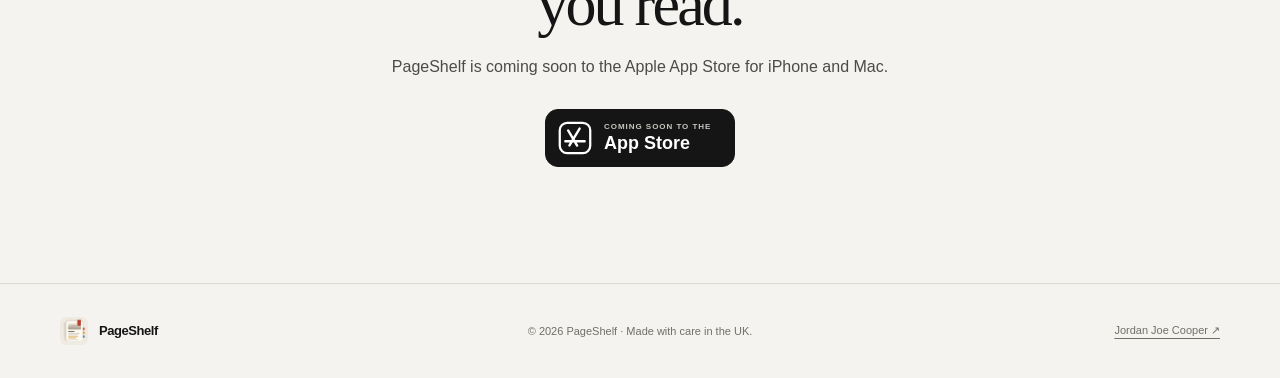
==== commit d75ec16c: "fix: use app icon for website branding" ====
--- a/index.html
+++ b/index.html
@@ -9,7 +9,8 @@
   <meta property="og:description" content="A private reading shelf for the writing worth returning to.">
   <meta property="og:type" content="website">
   <meta property="og:url" content="https://pageshelf.app/">
-  <link rel="icon" type="image/svg+xml" href="assets/pageshelf-mark.svg">
+  <link rel="icon" type="image/png" href="assets/pageshelf-app-icon.png">
+  <link rel="apple-touch-icon" href="assets/pageshelf-app-icon.png">
   <link rel="stylesheet" href="assets/styles.css">
   <script src="assets/app.js" defer></script>
   <title>PageShelf — Save pages. Read on your time.</title>
@@ -20,7 +21,7 @@
   <header class="site-header" data-header>
     <div class="shell nav-wrap">
       <a class="brand" href="#top" aria-label="PageShelf home">
-        <img src="assets/pageshelf-mark.svg" alt="" width="32" height="32">
+        <img src="assets/pageshelf-app-icon.png" alt="" width="32" height="32">
         <span>PageShelf</span>
       </a>
 
@@ -60,7 +61,7 @@
           </span>
           <a class="text-link" href="#how-it-works">See how it works <span aria-hidden="true">↓</span></a>
         </div>
-        <p class="availability">Made for iPhone · No subscription</p>
+        <p class="availability">Made for iPhone and Mac · No subscription</p>
       </div>
 
       <div class="hero-art reveal" aria-label="Illustration of an article saved in PageShelf">
@@ -70,7 +71,7 @@
         <article class="reading-card">
           <header class="card-meta">
             <span>Saved for later</span>
-            <img src="assets/pageshelf-mark.svg" alt="" width="25" height="25">
+            <img src="assets/pageshelf-app-icon.png" alt="" width="25" height="25">
           </header>
           <div class="card-image" aria-hidden="true">
             <span class="sun"></span>
@@ -152,7 +153,6 @@
           <p class="eyebrow">Private by default</p>
           <h2 id="privacy-title">Your library stays yours.</h2>
           <p>PageShelf keeps its working library on your device. There is no PageShelf account, no advertising, and no subscription.</p>
-          <a class="text-link" href="privacy.html">Read the full privacy policy <span aria-hidden="true">→</span></a>
         </div>
         <div class="privacy-points">
           <article>
@@ -172,10 +172,10 @@
     </section>
 
     <section class="closing shell reveal" aria-labelledby="closing-title">
-      <img src="assets/pageshelf-mark.svg" alt="" width="48" height="48">
+      <img src="assets/pageshelf-app-icon.png" alt="" width="48" height="48">
       <p class="eyebrow">Coming soon</p>
       <h2 id="closing-title">Make a little more room for what you read.</h2>
-      <p>PageShelf is coming soon to the Apple App Store for iPhone.</p>
+      <p>PageShelf is coming soon to the Apple App Store for iPhone and Mac.</p>
       <span class="store-badge store-badge-dark" aria-label="PageShelf is coming soon to the Apple App Store">
         <svg class="app-store-icon" viewBox="0 0 24 24" aria-hidden="true">
           <rect x="1.25" y="1.25" width="21.5" height="21.5" rx="5.25"></rect>
@@ -189,10 +189,10 @@
   <footer class="site-footer">
     <div class="shell footer-wrap">
       <a class="brand footer-brand" href="#top">
-        <img src="assets/pageshelf-mark.svg" alt="" width="28" height="28">
+        <img src="assets/pageshelf-app-icon.png" alt="" width="28" height="28">
         <span>PageShelf</span>
       </a>
-      <p>© <span data-year>2026</span> PageShelf · Made with care in the UK · <a href="privacy.html">Privacy</a></p>
+      <p>© <span data-year>2026</span> PageShelf · Made with care in the UK.</p>
       <a href="https://jordanjoecooper.com">Jordan Joe Cooper <span aria-hidden="true">↗</span></a>
     </div>
   </footer>
--- a/assets/styles.css
+++ b/assets/styles.css
@@ -30,6 +30,7 @@
 .site-header.scrolled { border-color: var(--line); box-shadow: 0 8px 30px rgb(32 30 26 / 5%); }
 .nav-wrap { min-height: 78px; display: flex; align-items: center; justify-content: space-between; gap: 28px; }
 .brand { display: inline-flex; align-items: center; gap: 11px; font-size: 16px; font-weight: 670; letter-spacing: -.035em; text-decoration: none; }
+.brand > img { border-radius: 22%; }
 .site-nav { display: flex; align-items: center; gap: 28px; }
 .site-nav > a { color: var(--soft-ink); font-size: 13px; text-decoration: none; }
 .site-nav > a:hover { color: var(--accent); }
@@ -139,19 +140,6 @@
 .footer-wrap > a:last-child { justify-self: end; text-underline-offset: 4px; }
 .footer-brand { color: var(--ink); font-size: 13px; }
 
-.policy-main { max-width: 820px; padding-block: 76px 100px; }
-.policy-main > .text-link { margin-bottom: 32px; text-decoration: none; }
-.policy-main > .eyebrow { margin-bottom: 18px; }
-.policy-main h1 { margin-bottom: 20px; }
-.policy-main .policy-lede { max-width: 700px; color: var(--soft-ink); font-size: 18px; line-height: 1.7; }
-.policy-main .policy-date { margin: 28px 0 44px; color: var(--muted); font-size: 12px; }
-.policy-main section { padding: 25px 0; border-top: 1px solid var(--line); }
-.policy-main section h2 { margin-bottom: 10px; font: 500 25px/1.15 var(--serif); letter-spacing: -.025em; }
-.policy-main section p, .policy-main section li { max-width: 760px; color: var(--soft-ink); font-size: 14px; line-height: 1.8; }
-.policy-main section p:last-child { margin-bottom: 0; }
-.policy-main section ul { padding-left: 21px; }
-.policy-main section a { color: var(--accent); text-underline-offset: 3px; }
-
 .reveal { opacity: 1; transform: none; }
 
 @media (max-width: 900px) {
@@ -196,7 +184,6 @@
   .closing { padding-block: 82px; }
   .footer-wrap { grid-template-columns: 1fr; justify-items: start; padding-block: 28px; }
   .footer-wrap > a:last-child { justify-self: start; }
-  .policy-main { padding-block: 52px 76px; }
 }
 
 @media (prefers-reduced-motion: reduce) {
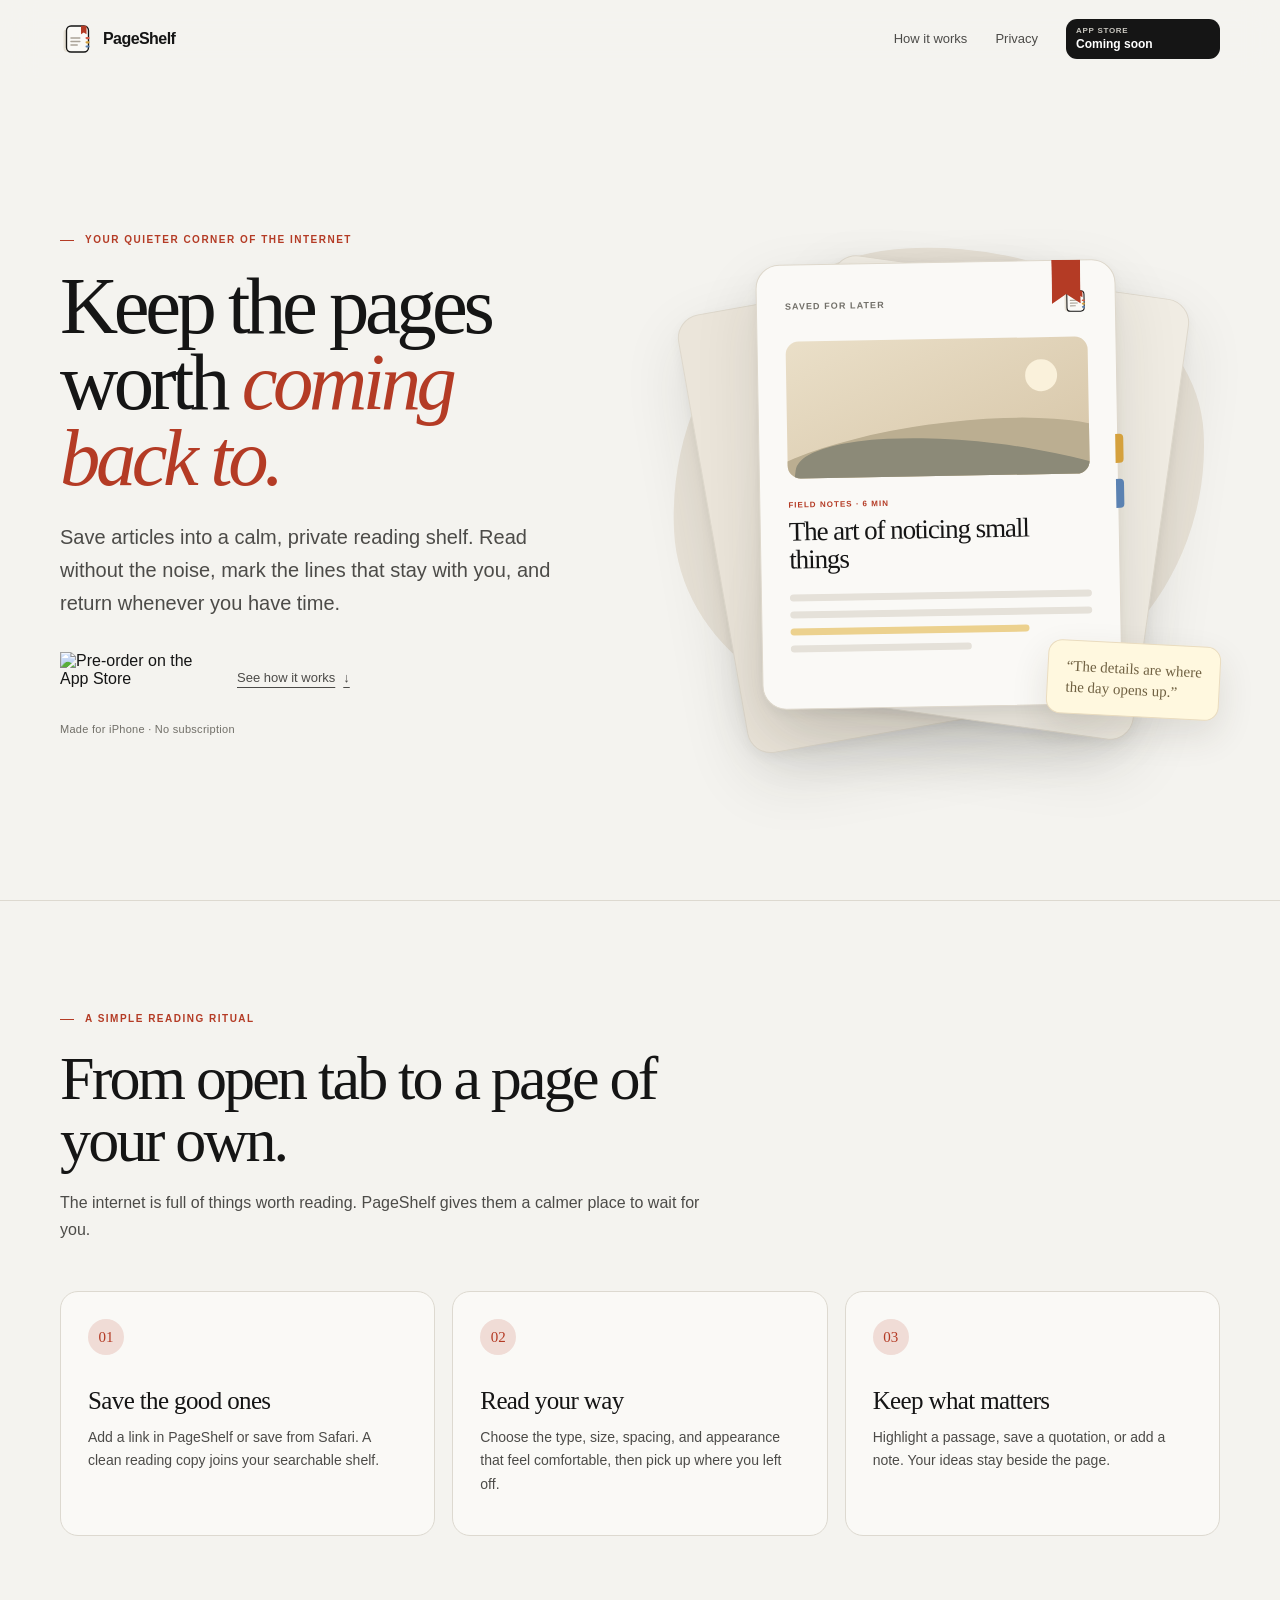
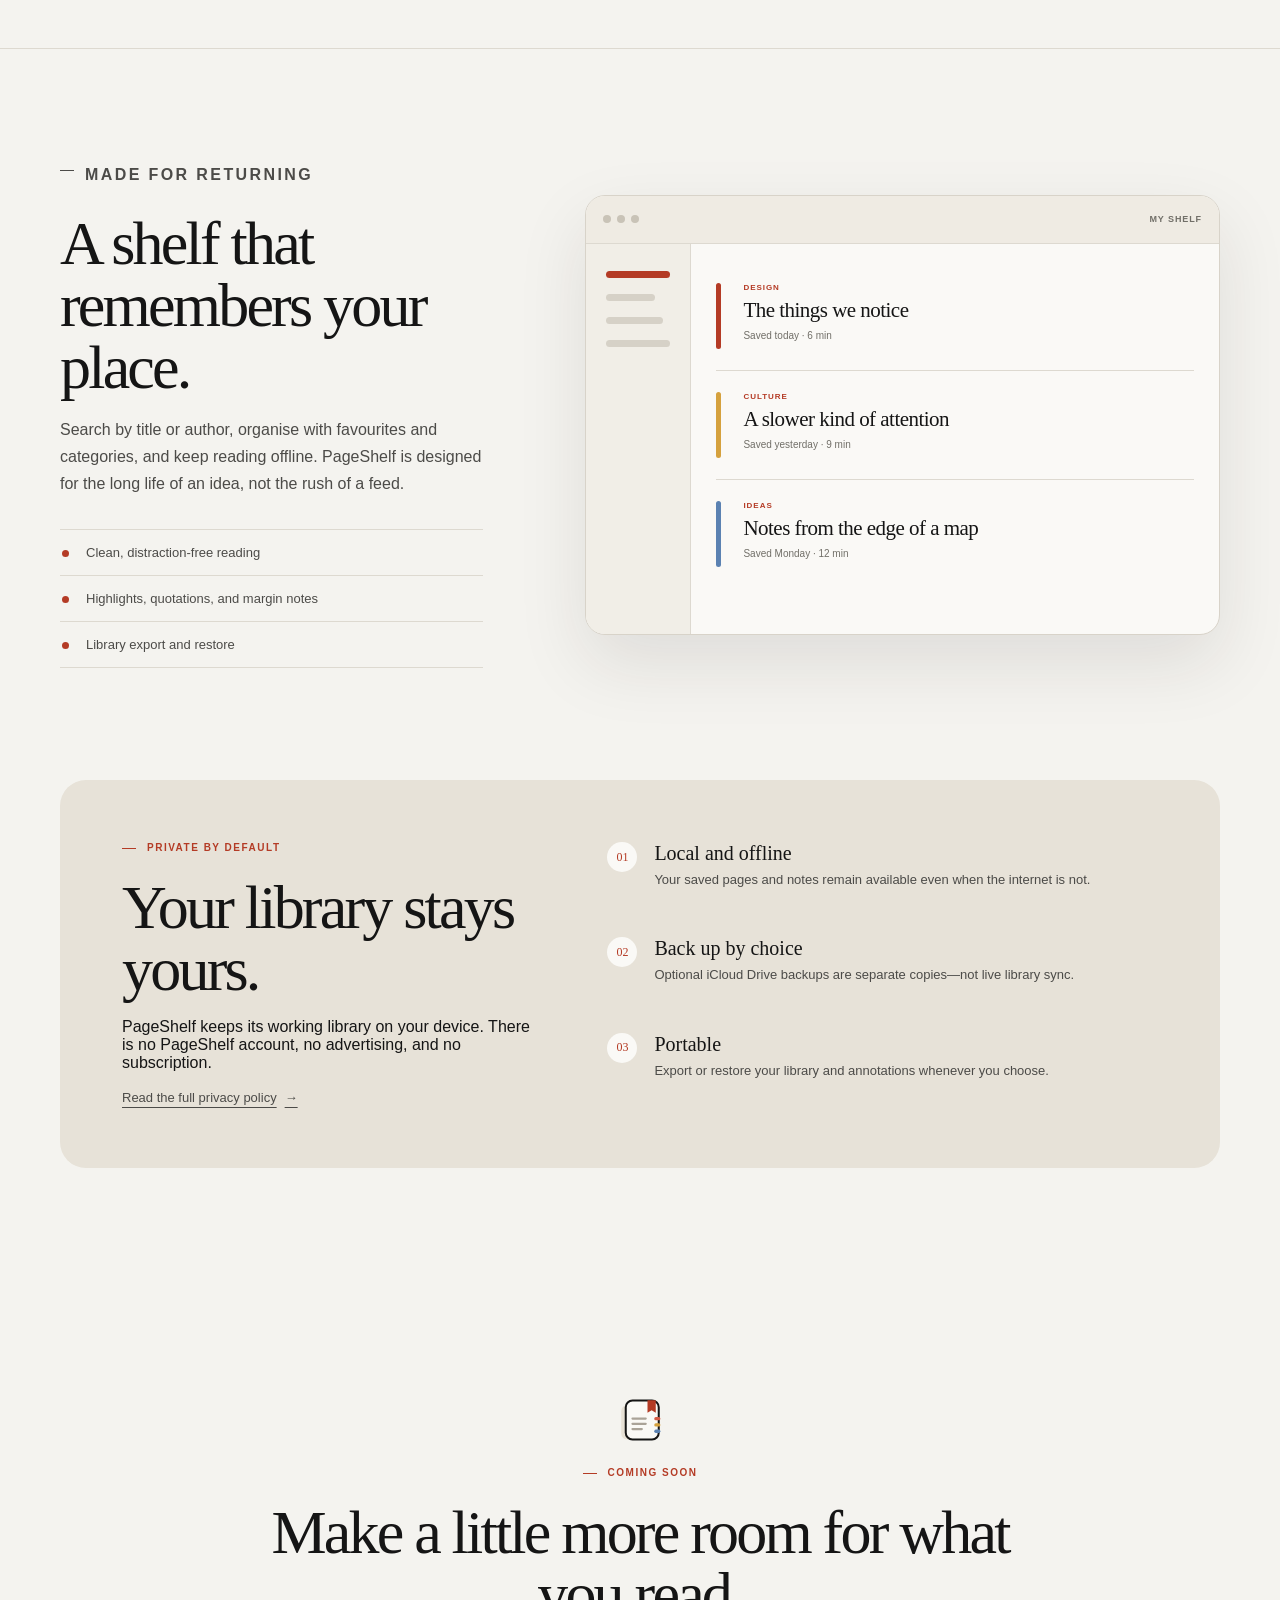
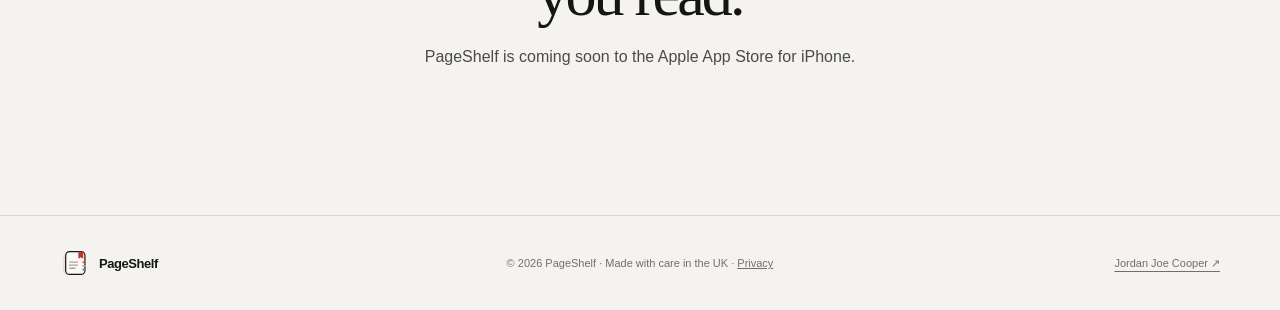
==== commit 384c933e: "Use official App Store preorder badge" ====
--- a/index.html
+++ b/index.html
@@ -9,8 +9,7 @@
   <meta property="og:description" content="A private reading shelf for the writing worth returning to.">
   <meta property="og:type" content="website">
   <meta property="og:url" content="https://pageshelf.app/">
-  <link rel="icon" type="image/png" href="assets/pageshelf-app-icon.png">
-  <link rel="apple-touch-icon" href="assets/pageshelf-app-icon.png">
+  <link rel="icon" type="image/svg+xml" href="assets/pageshelf-mark.svg">
   <link rel="stylesheet" href="assets/styles.css">
   <script src="assets/app.js" defer></script>
   <title>PageShelf — Save pages. Read on your time.</title>
@@ -21,7 +20,7 @@
   <header class="site-header" data-header>
     <div class="shell nav-wrap">
       <a class="brand" href="#top" aria-label="PageShelf home">
-        <img src="assets/pageshelf-app-icon.png" alt="" width="32" height="32">
+        <img src="assets/pageshelf-mark.svg" alt="" width="32" height="32">
         <span>PageShelf</span>
       </a>
 
@@ -34,13 +33,7 @@
       <nav class="site-nav" id="site-nav" aria-label="Main navigation" data-nav>
         <a href="#how-it-works">How it works</a>
         <a href="#privacy">Privacy</a>
-        <span class="store-status" aria-label="Coming soon to the Apple App Store">
-          <svg class="app-store-icon" viewBox="0 0 24 24" aria-hidden="true">
-            <rect x="1.25" y="1.25" width="21.5" height="21.5" rx="5.25"></rect>
-            <path d="M8.1 17.25 15.25 5.3M7.15 6.7l6.35 10.6M5.2 14.25h13.6"></path>
-          </svg>
-          <span><small>App Store</small>Coming soon</span>
-        </span>
+        <span class="store-status"><span><small>App Store</small>Coming soon</span></span>
       </nav>
     </div>
   </header>
@@ -52,16 +45,10 @@
         <h1 id="hero-title">Keep the pages worth <em>coming back to.</em></h1>
         <p class="lede">Save articles into a calm, private reading shelf. Read without the noise, mark the lines that stay with you, and return whenever you have time.</p>
         <div class="hero-actions">
-          <span class="store-badge" aria-label="PageShelf is coming soon to the Apple App Store">
-            <svg class="app-store-icon" viewBox="0 0 24 24" aria-hidden="true">
-              <rect x="1.25" y="1.25" width="21.5" height="21.5" rx="5.25"></rect>
-              <path d="M8.1 17.25 15.25 5.3M7.15 6.7l6.35 10.6M5.2 14.25h13.6"></path>
-            </svg>
-            <span><small>Coming soon to the</small>App Store</span>
-          </span>
+          <img class="store-badge" src="assets/app-store-preorder.svg" alt="Pre-order on the App Store" width="151" height="51">
           <a class="text-link" href="#how-it-works">See how it works <span aria-hidden="true">↓</span></a>
         </div>
-        <p class="availability">Made for iPhone and Mac · No subscription</p>
+        <p class="availability">Made for iPhone · No subscription</p>
       </div>
 
       <div class="hero-art reveal" aria-label="Illustration of an article saved in PageShelf">
@@ -71,7 +58,7 @@
         <article class="reading-card">
           <header class="card-meta">
             <span>Saved for later</span>
-            <img src="assets/pageshelf-app-icon.png" alt="" width="25" height="25">
+            <img src="assets/pageshelf-mark.svg" alt="" width="25" height="25">
           </header>
           <div class="card-image" aria-hidden="true">
             <span class="sun"></span>
@@ -153,6 +140,7 @@
           <p class="eyebrow">Private by default</p>
           <h2 id="privacy-title">Your library stays yours.</h2>
           <p>PageShelf keeps its working library on your device. There is no PageShelf account, no advertising, and no subscription.</p>
+          <a class="text-link" href="privacy.html">Read the full privacy policy <span aria-hidden="true">→</span></a>
         </div>
         <div class="privacy-points">
           <article>
@@ -172,27 +160,21 @@
     </section>
 
     <section class="closing shell reveal" aria-labelledby="closing-title">
-      <img src="assets/pageshelf-app-icon.png" alt="" width="48" height="48">
+      <img src="assets/pageshelf-mark.svg" alt="" width="48" height="48">
       <p class="eyebrow">Coming soon</p>
       <h2 id="closing-title">Make a little more room for what you read.</h2>
-      <p>PageShelf is coming soon to the Apple App Store for iPhone and Mac.</p>
-      <span class="store-badge store-badge-dark" aria-label="PageShelf is coming soon to the Apple App Store">
-        <svg class="app-store-icon" viewBox="0 0 24 24" aria-hidden="true">
-          <rect x="1.25" y="1.25" width="21.5" height="21.5" rx="5.25"></rect>
-          <path d="M8.1 17.25 15.25 5.3M7.15 6.7l6.35 10.6M5.2 14.25h13.6"></path>
-        </svg>
-        <span><small>Coming soon to the</small>App Store</span>
-      </span>
+      <p>PageShelf is coming soon to the Apple App Store for iPhone.</p>
+
     </section>
   </main>
 
   <footer class="site-footer">
     <div class="shell footer-wrap">
       <a class="brand footer-brand" href="#top">
-        <img src="assets/pageshelf-app-icon.png" alt="" width="28" height="28">
+        <img src="assets/pageshelf-mark.svg" alt="" width="28" height="28">
         <span>PageShelf</span>
       </a>
-      <p>© <span data-year>2026</span> PageShelf · Made with care in the UK.</p>
+      <p>© <span data-year>2026</span> PageShelf · Made with care in the UK · <a href="privacy.html">Privacy</a></p>
       <a href="https://jordanjoecooper.com">Jordan Joe Cooper <span aria-hidden="true">↗</span></a>
     </div>
   </footer>
--- a/assets/styles.css
+++ b/assets/styles.css
@@ -30,12 +30,10 @@
 .site-header.scrolled { border-color: var(--line); box-shadow: 0 8px 30px rgb(32 30 26 / 5%); }
 .nav-wrap { min-height: 78px; display: flex; align-items: center; justify-content: space-between; gap: 28px; }
 .brand { display: inline-flex; align-items: center; gap: 11px; font-size: 16px; font-weight: 670; letter-spacing: -.035em; text-decoration: none; }
-.brand > img { border-radius: 22%; }
 .site-nav { display: flex; align-items: center; gap: 28px; }
 .site-nav > a { color: var(--soft-ink); font-size: 13px; text-decoration: none; }
 .site-nav > a:hover { color: var(--accent); }
 .store-status { min-width: 154px; display: inline-flex; align-items: center; gap: 10px; padding: 8px 13px 8px 10px; border-radius: 11px; color: white; background: var(--ink); }
-.store-status .app-store-icon { width: 27px; height: 27px; }
 .store-status span { font-size: 12px; font-weight: 650; line-height: 1.12; }
 .store-status small { display: block; margin-bottom: 2px; color: #c9c7c0; font-size: 8px; font-weight: 600; letter-spacing: .09em; text-transform: uppercase; }
 .menu-button { display: none; width: 42px; height: 42px; padding: 0; border: 1px solid var(--line); border-radius: 50%; background: var(--surface); }
@@ -49,12 +47,7 @@
 h1 em { color: var(--accent); font-weight: inherit; }
 .lede { max-width: 570px; margin-bottom: 32px; color: var(--soft-ink); font-size: clamp(17px, 1.7vw, 20px); line-height: 1.65; }
 .hero-actions { display: flex; align-items: center; gap: 26px; flex-wrap: wrap; }
-.store-badge { display: inline-flex; align-items: center; gap: 12px; min-width: 190px; padding: 11px 17px 11px 12px; border: 1px solid var(--ink); border-radius: 13px; }
-.store-badge .app-store-icon { width: 34px; height: 34px; }
-.store-badge > span { font-size: 18px; font-weight: 650; line-height: 1.05; }
-.store-badge small { display: block; margin-bottom: 3px; color: var(--muted); font-size: 8px; font-weight: 650; letter-spacing: .12em; text-transform: uppercase; }
-.app-store-icon rect { fill: none; stroke: currentColor; stroke-width: 1.6; }
-.app-store-icon path { fill: none; stroke: currentColor; stroke-width: 1.7; stroke-linecap: round; stroke-linejoin: round; }
+.store-badge { display: block; width: 151px; height: auto; }
 .text-link { display: inline-flex; gap: 8px; color: var(--soft-ink); font-size: 13px; text-underline-offset: 5px; }
 .text-link:hover { color: var(--accent); }
 .availability { margin: 20px 0 0; color: var(--muted); font-size: 11px; letter-spacing: .025em; }
@@ -131,14 +124,24 @@
 .closing .eyebrow { width: max-content; margin-inline: auto; }
 .closing h2 { max-width: 760px; margin-inline: auto; }
 .closing > p:not(.eyebrow) { max-width: 520px; margin: 0 auto 29px; color: var(--soft-ink); line-height: 1.7; }
-.closing .store-badge { text-align: left; }
-.store-badge-dark { color: white; background: var(--ink); }
-.store-badge-dark small { color: #c8c6c0; }
 .site-footer { border-top: 1px solid var(--line); }
 .footer-wrap { min-height: 94px; display: grid; grid-template-columns: 1fr auto 1fr; gap: 20px; align-items: center; color: var(--muted); font-size: 11px; }
 .footer-wrap p { margin: 0; }
 .footer-wrap > a:last-child { justify-self: end; text-underline-offset: 4px; }
 .footer-brand { color: var(--ink); font-size: 13px; }
+
+.policy-main { max-width: 820px; padding-block: 76px 100px; }
+.policy-main > .text-link { margin-bottom: 32px; text-decoration: none; }
+.policy-main > .eyebrow { margin-bottom: 18px; }
+.policy-main h1 { margin-bottom: 20px; }
+.policy-main .policy-lede { max-width: 700px; color: var(--soft-ink); font-size: 18px; line-height: 1.7; }
+.policy-main .policy-date { margin: 28px 0 44px; color: var(--muted); font-size: 12px; }
+.policy-main section { padding: 25px 0; border-top: 1px solid var(--line); }
+.policy-main section h2 { margin-bottom: 10px; font: 500 25px/1.15 var(--serif); letter-spacing: -.025em; }
+.policy-main section p, .policy-main section li { max-width: 760px; color: var(--soft-ink); font-size: 14px; line-height: 1.8; }
+.policy-main section p:last-child { margin-bottom: 0; }
+.policy-main section ul { padding-left: 21px; }
+.policy-main section a { color: var(--accent); text-underline-offset: 3px; }
 
 .reveal { opacity: 1; transform: none; }
 
@@ -184,6 +187,7 @@
   .closing { padding-block: 82px; }
   .footer-wrap { grid-template-columns: 1fr; justify-items: start; padding-block: 28px; }
   .footer-wrap > a:last-child { justify-self: start; }
+  .policy-main { padding-block: 52px 76px; }
 }
 
 @media (prefers-reduced-motion: reduce) {
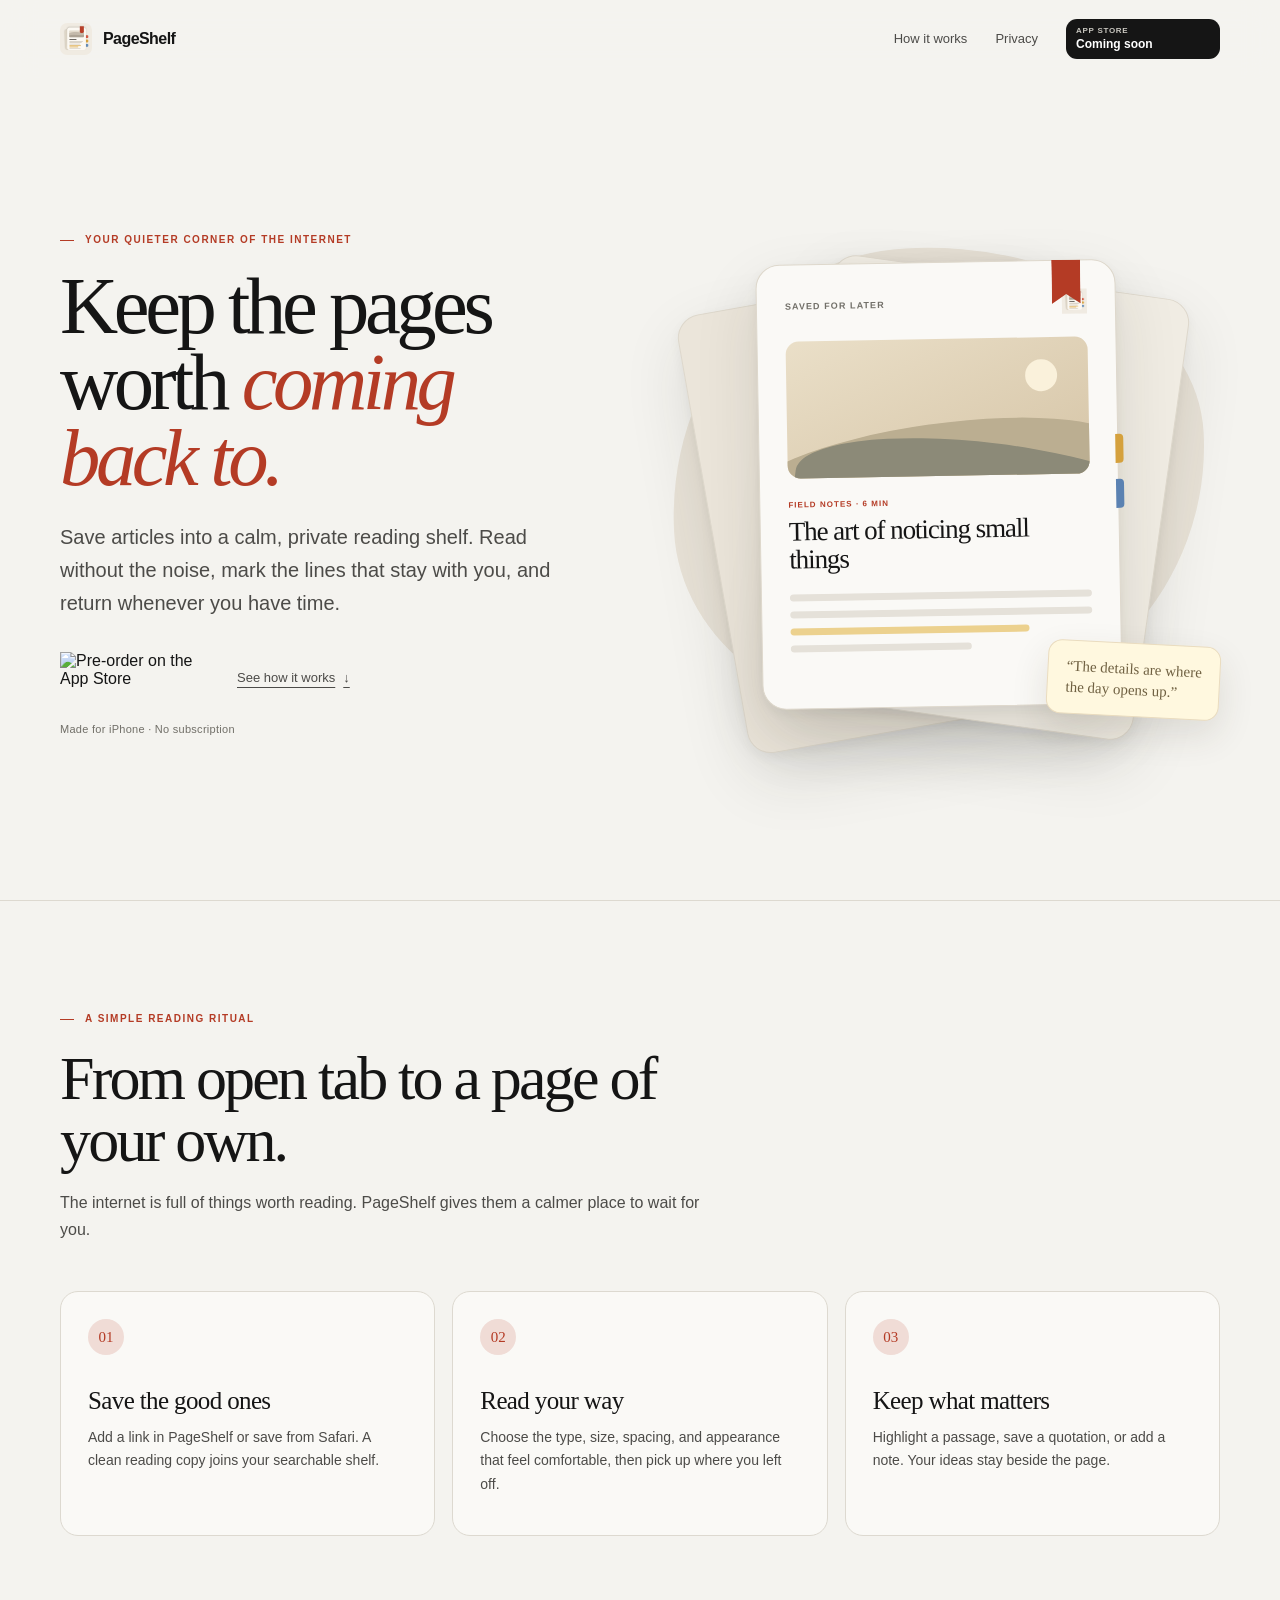
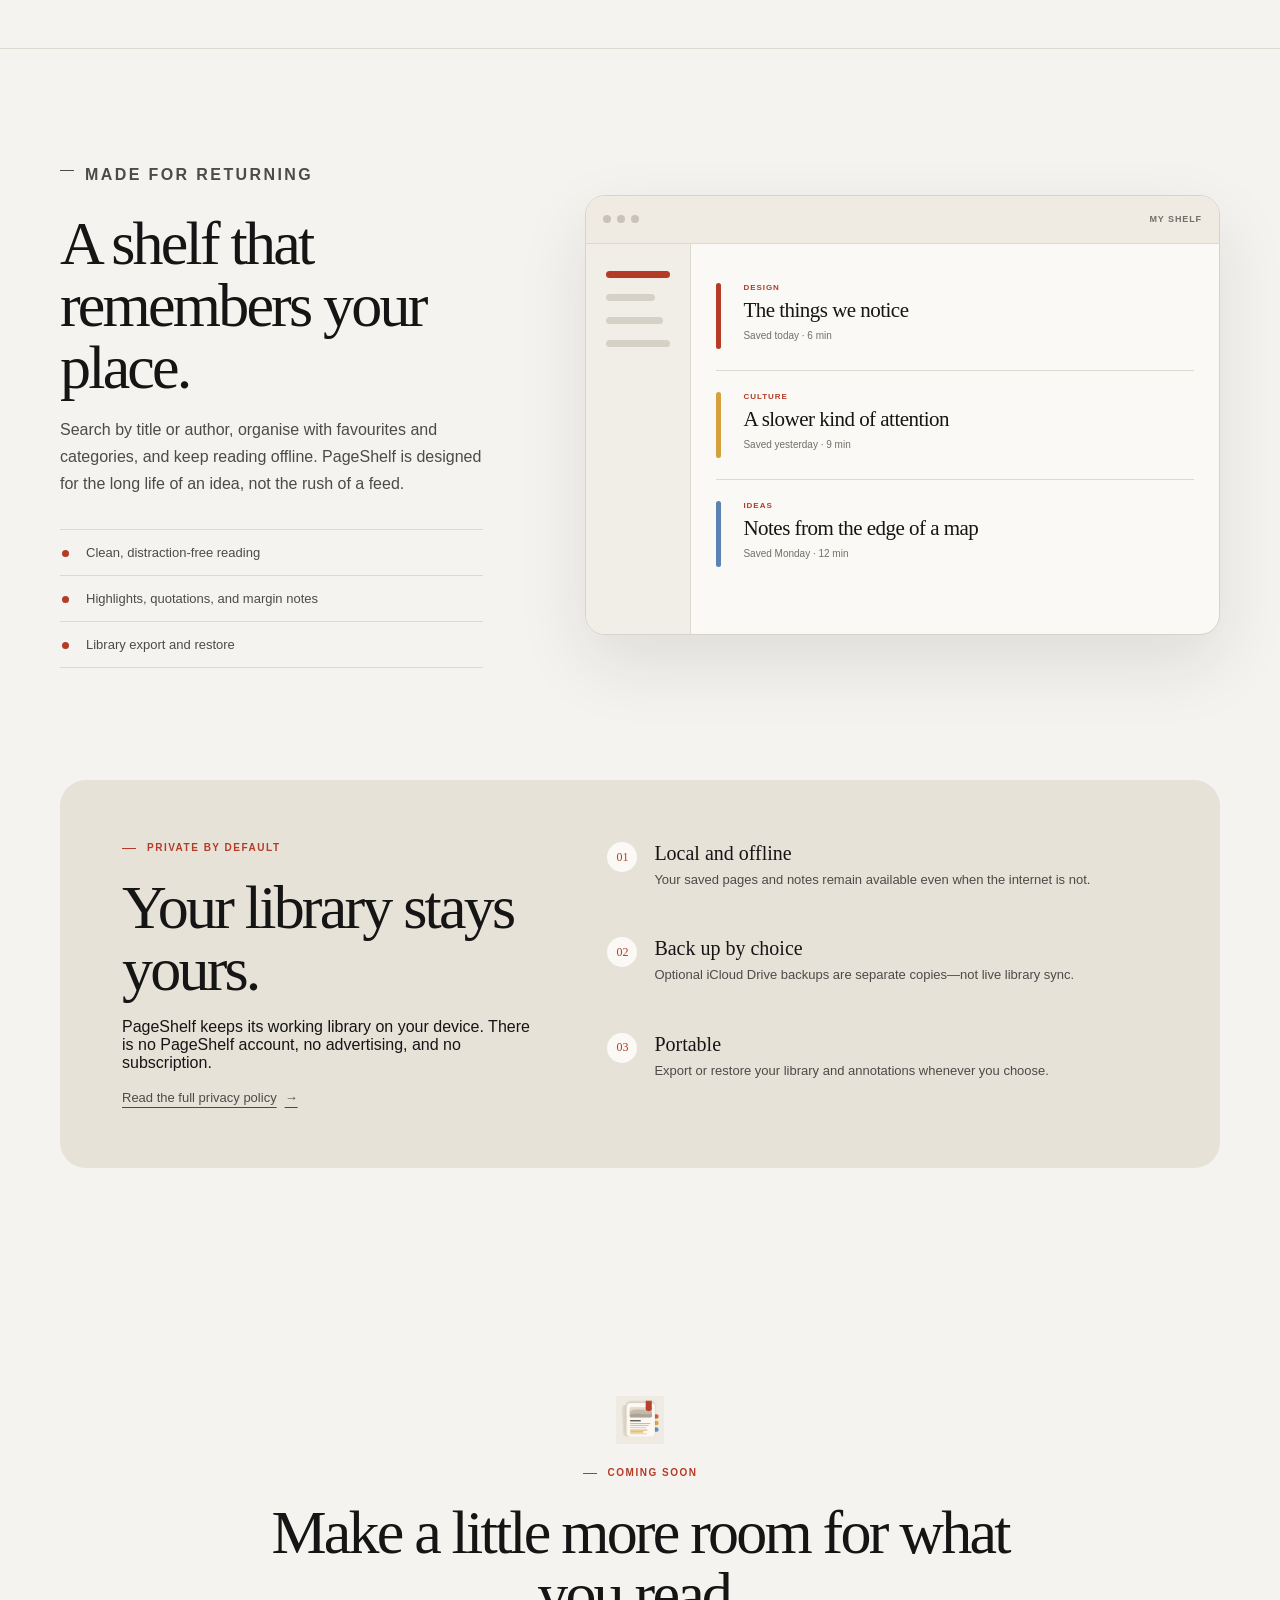
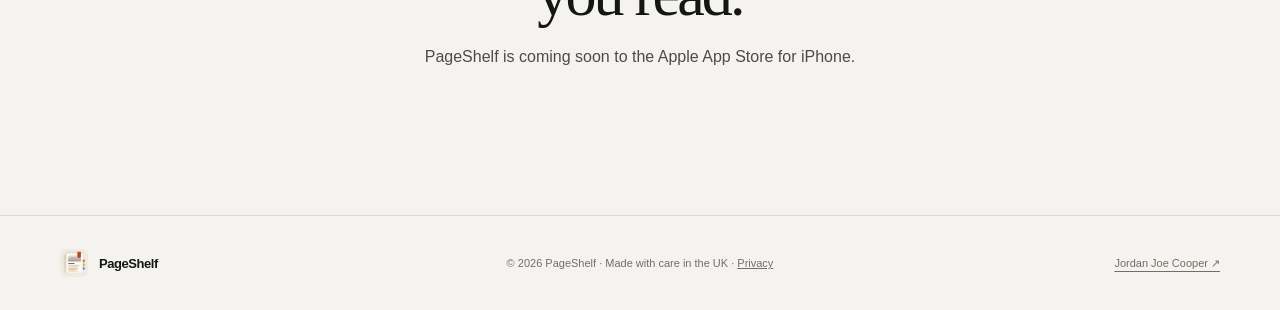
==== commit 01e9a25b: "Merge branch 'main' of github.com:jordanjoecooper/pageshelfwebsite" ====
--- a/index.html
+++ b/index.html
@@ -9,7 +9,8 @@
   <meta property="og:description" content="A private reading shelf for the writing worth returning to.">
   <meta property="og:type" content="website">
   <meta property="og:url" content="https://pageshelf.app/">
-  <link rel="icon" type="image/svg+xml" href="assets/pageshelf-mark.svg">
+  <link rel="icon" type="image/png" href="assets/pageshelf-app-icon.png">
+  <link rel="apple-touch-icon" href="assets/pageshelf-app-icon.png">
   <link rel="stylesheet" href="assets/styles.css">
   <script src="assets/app.js" defer></script>
   <title>PageShelf — Save pages. Read on your time.</title>
@@ -20,7 +21,7 @@
   <header class="site-header" data-header>
     <div class="shell nav-wrap">
       <a class="brand" href="#top" aria-label="PageShelf home">
-        <img src="assets/pageshelf-mark.svg" alt="" width="32" height="32">
+        <img src="assets/pageshelf-app-icon.png" alt="" width="32" height="32">
         <span>PageShelf</span>
       </a>
 
@@ -58,7 +59,7 @@
         <article class="reading-card">
           <header class="card-meta">
             <span>Saved for later</span>
-            <img src="assets/pageshelf-mark.svg" alt="" width="25" height="25">
+            <img src="assets/pageshelf-app-icon.png" alt="" width="25" height="25">
           </header>
           <div class="card-image" aria-hidden="true">
             <span class="sun"></span>
@@ -160,7 +161,7 @@
     </section>
 
     <section class="closing shell reveal" aria-labelledby="closing-title">
-      <img src="assets/pageshelf-mark.svg" alt="" width="48" height="48">
+      <img src="assets/pageshelf-app-icon.png" alt="" width="48" height="48">
       <p class="eyebrow">Coming soon</p>
       <h2 id="closing-title">Make a little more room for what you read.</h2>
       <p>PageShelf is coming soon to the Apple App Store for iPhone.</p>
@@ -171,7 +172,7 @@
   <footer class="site-footer">
     <div class="shell footer-wrap">
       <a class="brand footer-brand" href="#top">
-        <img src="assets/pageshelf-mark.svg" alt="" width="28" height="28">
+        <img src="assets/pageshelf-app-icon.png" alt="" width="28" height="28">
         <span>PageShelf</span>
       </a>
       <p>© <span data-year>2026</span> PageShelf · Made with care in the UK · <a href="privacy.html">Privacy</a></p>
--- a/assets/styles.css
+++ b/assets/styles.css
@@ -30,6 +30,7 @@
 .site-header.scrolled { border-color: var(--line); box-shadow: 0 8px 30px rgb(32 30 26 / 5%); }
 .nav-wrap { min-height: 78px; display: flex; align-items: center; justify-content: space-between; gap: 28px; }
 .brand { display: inline-flex; align-items: center; gap: 11px; font-size: 16px; font-weight: 670; letter-spacing: -.035em; text-decoration: none; }
+.brand > img { border-radius: 22%; }
 .site-nav { display: flex; align-items: center; gap: 28px; }
 .site-nav > a { color: var(--soft-ink); font-size: 13px; text-decoration: none; }
 .site-nav > a:hover { color: var(--accent); }
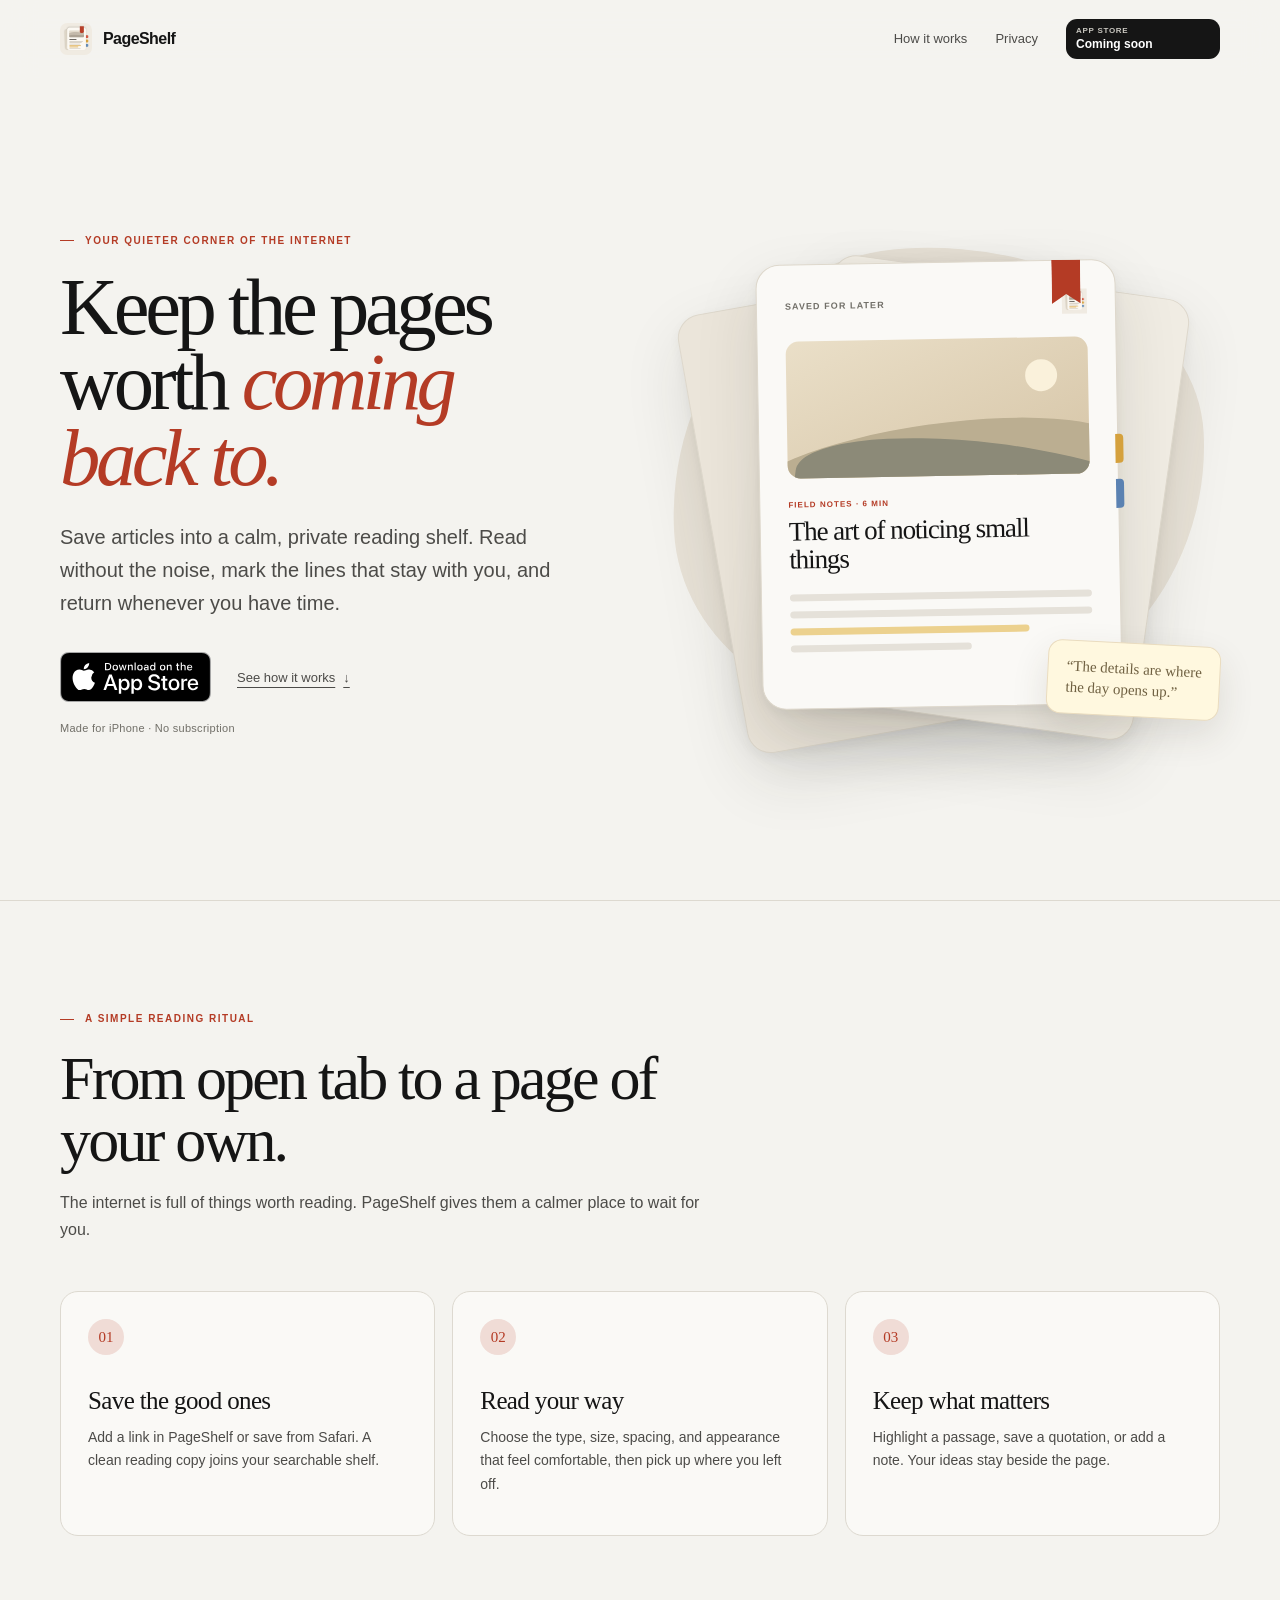
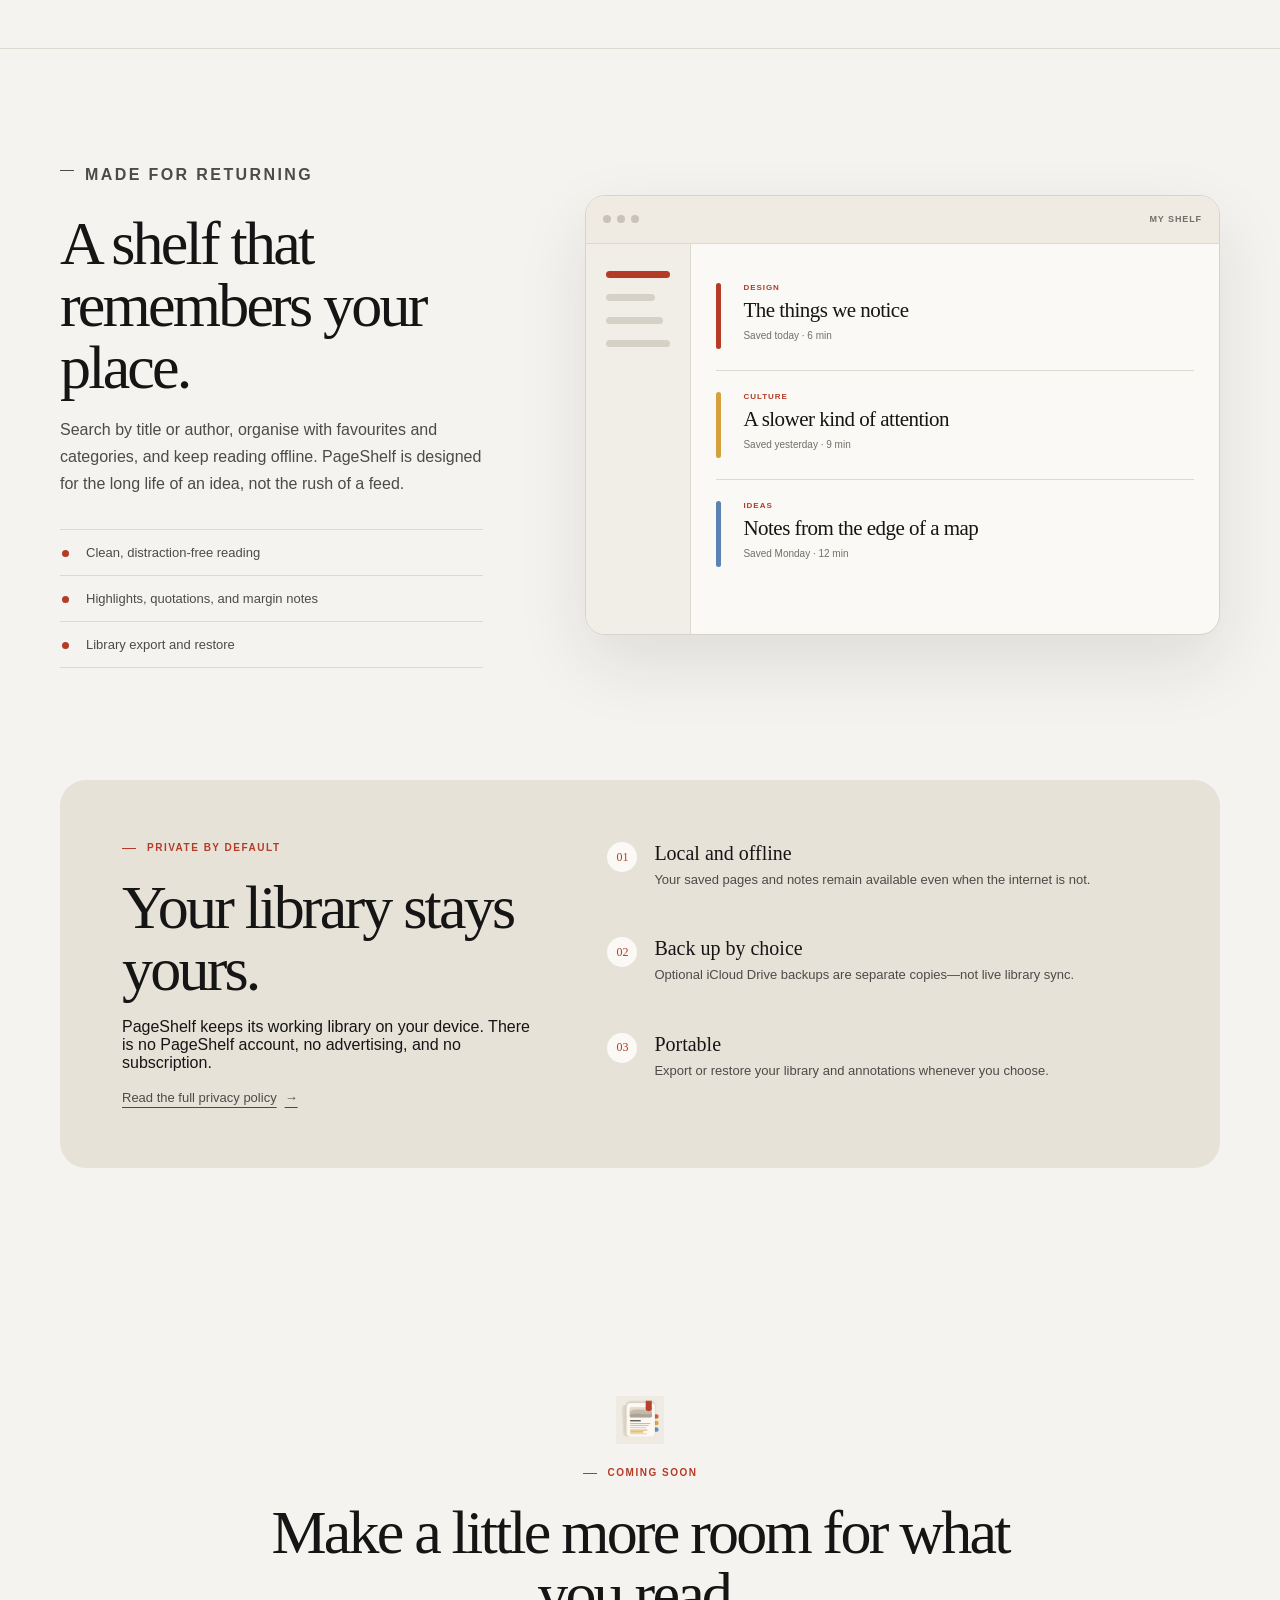
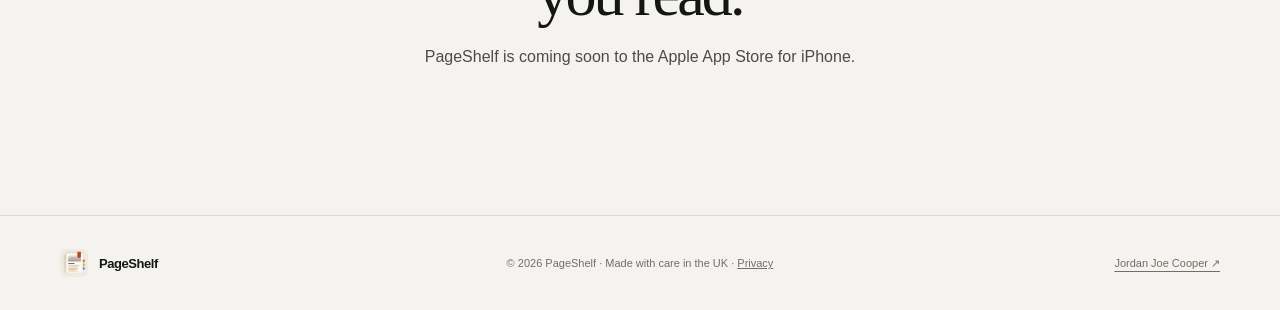
==== commit c54d0d45: "Replace App Store preorder badge" ====
--- a/index.html
+++ b/index.html
@@ -46,7 +46,7 @@
         <h1 id="hero-title">Keep the pages worth <em>coming back to.</em></h1>
         <p class="lede">Save articles into a calm, private reading shelf. Read without the noise, mark the lines that stay with you, and return whenever you have time.</p>
         <div class="hero-actions">
-          <img class="store-badge" src="assets/app-store-preorder.svg" alt="Pre-order on the App Store" width="151" height="51">
+          <img class="store-badge" src="assets/app-store.svg" alt="Download on the App Store" width="151" height="51">
           <a class="text-link" href="#how-it-works">See how it works <span aria-hidden="true">↓</span></a>
         </div>
         <p class="availability">Made for iPhone · No subscription</p>
